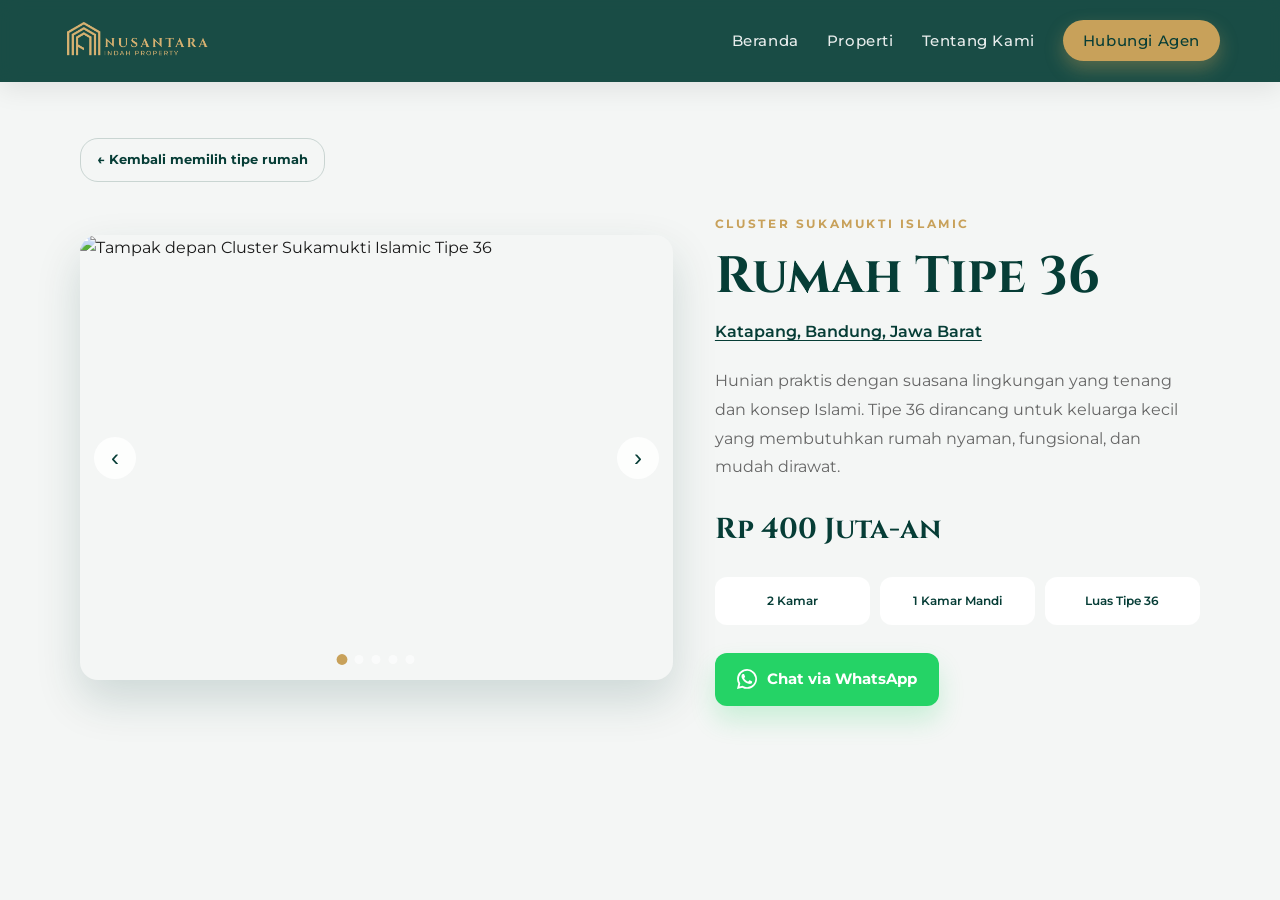
==== cluster-sukamukti-islamic-tipe-36.html @ a28f0937 "update icon logo di bar" ====
<!DOCTYPE html>
<html lang="id">
<head>
    <meta charset="UTF-8">
    <meta name="viewport" content="width=device-width, initial-scale=1.0">
    <meta name="description" content="Detail rumah Tipe 36 Cluster Sukamukti Islamic.">
    <title>Cluster Sukamukti Islamic Tipe 36 | Nusantara Indah Property</title>
    <link rel="icon" type="image/png" href="images/logo/logo-10.png">
    <link rel="preconnect" href="https://fonts.googleapis.com">
    <link rel="preconnect" href="https://fonts.gstatic.com" crossorigin>
    <link href="https://fonts.googleapis.com/css2?family=Cinzel:wght@500;600;700&family=Montserrat:wght@300;400;500;600;700&display=swap" rel="stylesheet">
    <link rel="stylesheet" href="style.css">
    <style>
        .detail-page { min-height: 100vh; background: #f4f6f5; }
        .detail-main { width: min(1120px, calc(100% - 40px)); margin: 0 auto; padding: 56px 0 80px; }
        .detail-grid { display: grid; grid-template-columns: 1.1fr .9fr; gap: 42px; align-items: center; }
        .property-gallery { position: relative; overflow: hidden; aspect-ratio: 4 / 3; border-radius: 18px; box-shadow: 0 20px 45px rgba(6,61,54,.16); }
        .gallery-track { display: flex; height: 100%; transition: transform .35s ease; }
        .gallery-slide { min-width: 100%; height: 100%; object-fit: cover; }
        .gallery-button { position: absolute; top: 50%; z-index: 1; width: 42px; height: 42px; border: 0; border-radius: 50%; background: rgba(255,255,255,.86); color: #063d36; font-size: 1.5rem; line-height: 1; cursor: pointer; transform: translateY(-50%); }
        .gallery-button.previous { left: 14px; }
        .gallery-button.next { right: 14px; }
        .gallery-dots { position: absolute; bottom: 16px; left: 50%; display: flex; gap: 8px; transform: translateX(-50%); }
        .gallery-dot { width: 9px; height: 9px; padding: 0; border: 0; border-radius: 50%; background: rgba(255,255,255,.58); cursor: pointer; }
        .gallery-dot.active { background: #c8a15a; transform: scale(1.2); }
        .gallery-dot:focus-visible, .gallery-button:focus-visible { outline: 3px solid #c8a15a; outline-offset: 3px; }
        .detail-label { color: #c8a15a; font-size: .74rem; font-weight: 700; letter-spacing: .22em; }
        .detail-copy h1 { margin: 14px 0; color: #063d36; font-size: clamp(2.1rem, 4vw, 4rem); line-height: 1.1; }
        .detail-location, .detail-description { color: #666; }
        .detail-location { margin-bottom: 22px; }
        .detail-description { line-height: 1.8; }
        .detail-price { margin: 28px 0; color: #063d36; font: 700 1.8rem 'Cinzel', serif; }
        .detail-specs { display: grid; grid-template-columns: repeat(3, 1fr); gap: 10px; margin-bottom: 28px; }
        .detail-spec { padding: 14px 10px; background: #fff; border-radius: 12px; color: #063d36; font-size: .78rem; font-weight: 600; text-align: center; }
        .detail-actions { display: flex; flex-wrap: wrap; gap: 12px; }
        .detail-button { display: inline-flex; justify-content: center; padding: 14px 22px; border-radius: 12px; font-weight: 700; }
        .detail-button.primary { background: #063d36; color: #fff; }
        .detail-button.secondary { border: 1px solid #c8a15a; color: #063d36; }
        .detail-back { display: inline-block; margin-top: 24px; color: #063d36; font-size: .88rem; font-weight: 600; }
        @media (max-width: 760px) { .detail-main { padding-top: 36px; } .detail-grid { grid-template-columns: 1fr; gap: 28px; } .detail-specs { gap: 8px; } .detail-button { width: 100%; } }
    </style>
</head>
<body class="detail-page">
    <nav class="navbar">
        <div class="logo-container"><a href="index.html" class="nav-logo-link" aria-label="Kembali ke halaman utama"><img src="images/logo/logo-06.png" alt="Nusantara Indah Property" class="nav-logo"></a></div>
        <div class="nav-menu"><ul class="nav-links"><li><a href="index.html#home">Beranda</a></li><li><a href="index.html#catalog">Properti</a></li><li><a href="index.html#about">Tentang Kami</a></li><li><a href="index.html#contact" class="nav-cta">Hubungi Agen</a></li></ul></div>
    </nav>
    <main class="detail-main">
        <a class="detail-back-top" href="cluster-sukamukti-islamic.html">&#8592; Kembali memilih tipe rumah</a>
        <div class="detail-grid">
            <div class="property-gallery" data-gallery tabindex="0" aria-label="Galeri foto Cluster Sukamukti Islamic Tipe 36">
                <div class="gallery-track">
                    <img class="gallery-slide" src="https://images.unsplash.com/photo-1600585154340-be6161a56a0c?auto=format&fit=crop&w=1200&q=85" alt="Tampak depan Cluster Sukamukti Islamic Tipe 36">
                    <img class="gallery-slide" src="https://images.unsplash.com/photo-1600607688969-a5bfcd646154?auto=format&fit=crop&w=1200&q=85" alt="Ruang keluarga Cluster Sukamukti Islamic Tipe 36">
                    <img class="gallery-slide" src="https://images.unsplash.com/photo-1600566753086-00f18fb6b3ea?auto=format&fit=crop&w=1200&q=85" alt="Interior Cluster Sukamukti Islamic Tipe 36">
                    <img class="gallery-slide" src="https://images.unsplash.com/photo-1600210492486-724fe5c67fb0?auto=format&fit=crop&w=1200&q=85" alt="Kamar Cluster Sukamukti Islamic Tipe 36">
                    <img class="gallery-slide" src="https://images.unsplash.com/photo-1600585152915-d208bec867a1?auto=format&fit=crop&w=1200&q=85" alt="Teras Cluster Sukamukti Islamic Tipe 36">
                </div>
                <button class="gallery-button previous" type="button" aria-label="Foto sebelumnya">&#8249;</button><button class="gallery-button next" type="button" aria-label="Foto berikutnya">&#8250;</button><div class="gallery-dots" aria-label="Pilih foto"></div>
            </div>
            <section class="detail-copy">
                <span class="detail-label">CLUSTER SUKAMUKTI ISLAMIC</span>
                <h1>Rumah Tipe 36</h1>
                <p class="detail-location"><a href="https://www.google.com/maps/search/?api=1&amp;query=Cluster+Sukamukti+Islamic+Katapang+Bandung+Jawa+Barat" target="_blank" rel="noreferrer">Katapang, Bandung, Jawa Barat</a></p>
                <p class="detail-description">Hunian praktis dengan suasana lingkungan yang tenang dan konsep Islami. Tipe 36 dirancang untuk keluarga kecil yang membutuhkan rumah nyaman, fungsional, dan mudah dirawat.</p>
                <p class="detail-price">Rp 400 Juta-an</p>
                <div class="detail-specs"><div class="detail-spec">2 Kamar</div><div class="detail-spec">1 Kamar Mandi</div><div class="detail-spec">Luas Tipe 36</div></div>
                <div class="detail-actions"><a class="detail-button primary btn-wa" href="https://wa.me/6285121186505" target="_blank" rel="noreferrer"><svg viewBox="0 0 24 24" aria-hidden="true"><path d="M20.5 3.5A11.9 11.9 0 0 0 12 0C5.4 0 .1 5.3.1 11.9c0 2.1.5 4.1 1.5 5.9L0 24l6.3-1.6a11.9 11.9 0 0 0 5.7 1.4h.1c6.6 0 11.9-5.3 11.9-11.9 0-3.2-1.2-6.2-3.5-8.4zM12.1 21.8c-1.8 0-3.5-.5-5-1.4l-.4-.2-3.7.9 1-3.6-.2-.4a9.8 9.8 0 1 1 8.3 4.7zm5.4-7.3c-.3-.2-1.8-.9-2.1-1s-.5-.2-.7.2c-.2.3-.8 1-1 1.2-.2.2-.4.2-.7.1-.3-.2-1.3-.5-2.5-1.6-.9-.8-1.6-1.8-1.8-2.1-.2-.3 0-.5.2-.7l.5-.6c.2-.2.2-.4.3-.6 0-.2 0-.4-.1-.6-.1-.2-.7-1.7-.9-2.3-.2-.6-.5-.5-.7-.5h-.6c-.2 0-.6.1-.9.4-.3.3-1.1 1.1-1.1 2.6 0 1.5 1.1 3 1.2 3.2.2.2 2.2 3.4 5.4 4.8.8.3 1.4.5 1.9.7.8.2 1.5.2 2.1.1.7-.1 1.8-.7 2-1.4.2-.7.2-1.3.1-1.4-.1-.1-.3-.2-.6-.4z"/></svg>Chat via WhatsApp</a><a class="detail-button secondary" href="mailto:nusantaraindahproperty@gmail.com">Kirim Email</a></div>
            </section>
        </div>
    </main>
    <script>
        const gallery = document.querySelector('[data-gallery]');
        document.querySelector('.btn-wa').lastChild.textContent = 'Chat via WhatsApp';
        document.querySelector('.detail-actions .secondary')?.remove();
        const track = gallery.querySelector('.gallery-track');
        const slides = gallery.querySelectorAll('.gallery-slide');
        const dots = gallery.querySelector('.gallery-dots');
        let currentSlide = 0;
        slides.forEach((slide, index) => { const dot = document.createElement('button'); dot.className = `gallery-dot${index === 0 ? ' active' : ''}`; dot.type = 'button'; dot.setAttribute('aria-label', `Tampilkan foto ${index + 1}`); dot.addEventListener('click', () => showSlide(index)); dots.appendChild(dot); });
        function showSlide(index) { currentSlide = (index + slides.length) % slides.length; track.style.transform = `translateX(-${currentSlide * 100}%)`; dots.querySelectorAll('.gallery-dot').forEach((dot, dotIndex) => { dot.classList.toggle('active', dotIndex === currentSlide); dot.setAttribute('aria-current', dotIndex === currentSlide ? 'true' : 'false'); }); }
        gallery.querySelector('.previous').addEventListener('click', () => showSlide(currentSlide - 1)); gallery.querySelector('.next').addEventListener('click', () => showSlide(currentSlide + 1));
        gallery.addEventListener('keydown', (event) => { if (event.key === 'ArrowLeft') showSlide(currentSlide - 1); if (event.key === 'ArrowRight') showSlide(currentSlide + 1); });
        showSlide(0);
    </script>
</body>
</html>
---- style.css ----
:root {
    --gold: #c8a15a;
    --gold-soft: #e5d2a8;
    --green: #063d36;
    --green-deep: #022b28;
    --white: #ffffff;
    --off-white: #f4f6f5;
    --black: #1a1a1a;
    --gray: #666666;
    --control-radius: 18px;
    --shadow-soft: 0 20px 45px rgba(6, 61, 54, 0.12);
}

* {
    margin: 0;
    padding: 0;
    box-sizing: border-box;
    scroll-behavior: smooth;
}

body {
    font-family: 'Montserrat', sans-serif;
    background: var(--off-white);
    color: var(--black);
    line-height: 1.6;
}

img {
    max-width: 100%;
    display: block;
}

a {
    text-decoration: none;
}

h1, h2, h3, h4 {
    font-family: 'Cinzel', serif;
}

.navbar {
    position: sticky;
    top: 0;
    z-index: 1000;
    display: flex;
    align-items: center;
    justify-content: space-between;
    padding: 18px 60px;
    background: rgba(6, 61, 54, 0.92);
    backdrop-filter: blur(10px);
    box-shadow: 0 8px 24px rgba(0, 0, 0, 0.08);
}

.logo-container {
    display: flex;
    align-items: center;
    gap: 12px;
}

.nav-logo-link {
    display: inline-flex;
    align-items: center;
    border-radius: 8px;
    transition: opacity 0.25s ease, transform 0.25s ease;
}

.nav-logo-link:hover,
.nav-logo-link:focus-visible {
    opacity: 0.86;
    transform: translateY(-1px);
}

.nav-logo {
    height: 46px;
    width: auto;
    object-fit: contain;
}

.fallback-logo {
    display: none;
    color: var(--gold);
    font-family: 'Cinzel', serif;
    font-weight: 700;
    font-size: 20px;
    letter-spacing: 0.08em;
}

.nav-links {
    display: flex;
    align-items: center;
    gap: 28px;
    list-style: none;
}

.nav-links a {
    color: rgba(255, 255, 255, 0.9);
    font-size: 15px;
    font-weight: 500;
    letter-spacing: 0.04em;
    transition: color 0.25s ease;
}

.nav-links a:hover {
    color: var(--gold-soft);
}

.nav-cta {
    padding: 11px 20px;
    border-radius: 999px;
    background: var(--gold);
    color: var(--green) !important;
    font-weight: 700;
    box-shadow: 0 8px 18px rgba(200, 161, 90, 0.35);
}

.hero {
    position: relative;
    min-height: 88vh;
    display: flex;
    align-items: center;
    justify-content: center;
    background-image: url('https://images.unsplash.com/photo-1600585154340-be6161a56a0c?auto=format&fit=crop&w=2000&q=80');
    background-size: cover;
    background-position: center;
}

.hero-overlay {
    position: absolute;
    inset: 0;
    background: linear-gradient(90deg, rgba(2, 43, 40, 0.78) 0%, rgba(6, 61, 54, 0.62) 100%);
}

.hero-inner {
    position: relative;
    z-index: 1;
    width: min(1200px, calc(100% - 40px));
    display: grid;
    grid-template-columns: 1.4fr 0.6fr;
    gap: 32px;
    align-items: end;
    padding: 90px 0 50px;
}

.hero-content {
    color: var(--white);
    max-width: 680px;
    text-align: left;
}

.hero-subtitle {
    display: inline-block;
    margin-bottom: 18px;
    color: var(--gold-soft);
    font-size: 13px;
    letter-spacing: 0.3em;
    font-weight: 600;
}

.hero-content h1 {
    margin-bottom: 18px;
    font-size: clamp(2.9rem, 5vw, 5rem);
    line-height: 1.05;
    letter-spacing: -0.04em;
}

.hero-content p {
    max-width: 570px;
    color: rgba(255, 255, 255, 0.8);
    font-size: 1.06rem;
    font-weight: 300;
}

.hero-actions {
    display: flex;
    flex-wrap: wrap;
    gap: 16px;
    margin-top: 28px;
}

.btn-primary,
.btn-secondary,
.btn-search,
.btn-wa,
.btn-email {
    display: inline-flex;
    align-items: center;
    justify-content: center;
    border-radius: 999px;
    font-weight: 600;
    transition: transform 0.25s ease, box-shadow 0.25s ease, background 0.25s ease;
}

.btn-primary,
.btn-secondary {
    padding: 16px 28px;
    font-size: 0.96rem;
}

.btn-primary {
    background: var(--gold);
    color: var(--green-deep);
    box-shadow: 0 12px 28px rgba(200, 161, 90, 0.28);
}

.btn-secondary {
    background: rgba(255, 255, 255, 0.08);
    color: var(--white);
    border: 1px solid rgba(255, 255, 255, 0.22);
}

.btn-primary:hover,
.btn-secondary:hover,
.btn-search:hover,
.btn-wa:hover,
.btn-email:hover {
    transform: translateY(-2px);
}

.hero-panel {
    justify-self: end;
    width: min(100%, 300px);
    padding: 26px 22px;
    border: 1px solid rgba(255, 255, 255, 0.18);
    background: rgba(255, 255, 255, 0.09);
    backdrop-filter: blur(8px);
    border-radius: 18px;
    color: var(--white);
    box-shadow: var(--shadow-soft);
    transition: transform 0.25s ease, background 0.25s ease, border-color 0.25s ease;
}

.hero-panel:hover,
.hero-panel:focus-visible {
    transform: translateY(-4px);
    background: rgba(255, 255, 255, 0.15);
    border-color: rgba(229, 210, 168, 0.55);
}

.panel-label {
    display: block;
    margin-bottom: 10px;
    color: var(--gold-soft);
    letter-spacing: 0.14em;
    font-size: 0.72rem;
    text-transform: uppercase;
}

.hero-panel strong {
    display: block;
    font-size: 1.45rem;
    margin-bottom: 8px;
    font-family: 'Cinzel', serif;
}

.hero-panel small {
    color: rgba(255, 255, 255, 0.8);
    font-size: 0.9rem;
}

.search-container {
    position: relative;
    z-index: 20;
    max-width: 1200px;
    margin: -36px auto 0;
    padding: 0 20px;
}

.search-box {
    display: grid;
    grid-template-columns: minmax(0, 1.1fr) minmax(0, 1fr) minmax(0, 1.4fr) minmax(150px, 0.7fr);
    gap: 18px;
    align-items: stretch;
    width: 100%;
    padding: 20px 18px;
    background: rgba(255, 255, 255, 0.96);
    border: 1px solid rgba(6, 61, 54, 0.06);
    border-radius: var(--control-radius);
    box-shadow: var(--shadow-soft);
}

.about-section {
    padding: 96px 24px 30px;
}

.about-content {
    max-width: 1200px;
    margin: 0 auto;
    display: grid;
    grid-template-columns: 1.2fr 1fr;
    gap: 32px;
    align-items: start;
}

.about-copy,
.about-points {
    background: var(--white);
    border-radius: 22px;
    box-shadow: 0 16px 36px rgba(17, 17, 17, 0.05);
    padding: 32px;
}

.section-tag {
    display: inline-block;
    margin-bottom: 12px;
    color: var(--gold);
    font-size: 0.8rem;
    font-weight: 700;
    letter-spacing: 0.22em;
}

.about-copy h2 {
    color: var(--green);
    font-size: clamp(2rem, 3vw, 3rem);
    margin-bottom: 16px;
}

.about-copy p,
.about-points p {
    color: var(--gray);
    line-height: 1.8;
}

.about-points {
    display: grid;
    gap: 20px;
}

.about-points strong {
    display: block;
    margin-bottom: 8px;
    color: var(--green);
    font-size: 1.05rem;
}

.search-item {
    min-width: 0;
    width: 100%;
    display: flex;
    flex-direction: column;
    justify-content: flex-end;
}

.search-item label {
    display: block;
    margin-bottom: 8px;
    color: var(--green);
    font-size: 0.8rem;
    font-weight: 700;
    letter-spacing: 0.12em;
    text-transform: uppercase;
}

.search-item input,
.search-item select {
    width: 100%;
    height: 52px;
    padding: 14px 14px;
    border: 1px solid #dfe5e4;
    border-radius: var(--control-radius);
    background: #fafafa;
    font-family: 'Montserrat', sans-serif;
    font-size: 1rem;
    color: var(--black);
    outline: none;
    transition: border-color 0.2s ease, box-shadow 0.2s ease;
}

.search-item input:focus,
.search-item select:focus {
    border-color: rgba(6, 61, 54, 0.5);
    box-shadow: 0 0 0 4px rgba(6, 61, 54, 0.06);
}

.btn-search {
    border: none;
    align-self: stretch;
    min-height: 52px;
    height: 100%;
    width: 100%;
    padding: 15px 24px;
    font-family: 'Montserrat', sans-serif;
    font-size: 0.95rem;
    font-weight: 700;
    border-radius: var(--control-radius);
    background: var(--green);
    color: var(--white);
    cursor: pointer;
    box-shadow: 0 10px 20px rgba(6, 61, 54, 0.18);
}

.price-slider-container {
    display: flex;
    flex-direction: column;
    justify-content: center;
}

.price-header {
    display: flex;
    align-items: center;
    justify-content: space-between;
    gap: 14px;
    margin-bottom: 8px;
}

#price-output {
    color: var(--green);
    font-size: 0.8rem;
    font-weight: 700;
    letter-spacing: 0.02em;
}

.search-item input.slider {
    -webkit-appearance: none;
    appearance: none;
    width: 100%;
    height: 6px;
    padding: 0;
    border: 0;
    border-radius: 999px;
    background: linear-gradient(90deg, var(--gold) 0%, var(--gold) 100%);
    outline: none;
}

.slider::-webkit-slider-thumb {
    -webkit-appearance: none;
    appearance: none;
    width: 18px;
    height: 18px;
    border-radius: 50%;
    background: var(--gold);
    border: 3px solid var(--white);
    box-shadow: 0 0 0 2px rgba(200, 161, 90, 0.35);
    cursor: pointer;
}

.listings-section {
    max-width: 1280px;
    margin: 0 auto;
    padding: 100px 24px 40px;
}

.section-header {
    text-align: center;
    margin-bottom: 42px;
}

.section-header h3 {
    margin-bottom: 12px;
    color: var(--gold);
    font-size: 0.76rem;
    letter-spacing: 0.28em;
}

.section-header h2 {
    color: var(--green);
    font-size: clamp(2rem, 3vw, 3rem);
}

.property-grid {
    display: grid;
    grid-template-columns: repeat(auto-fit, minmax(300px, 1fr));
    gap: 28px;
}

.property-card-link {
    display: block;
    color: inherit;
}

.property-card {
    overflow: hidden;
    background: var(--white);
    border-radius: 18px;
    box-shadow: 0 16px 36px rgba(17, 17, 17, 0.06);
    transition: transform 0.25s ease, box-shadow 0.25s ease;
}

.property-card:hover {
    transform: translateY(-6px);
    box-shadow: 0 24px 42px rgba(17, 17, 17, 0.1);
}

.card-img-wrapper {
    position: relative;
    height: 250px;
}

.card-img-wrapper img {
    width: 100%;
    height: 100%;
    object-fit: cover;
}

.badge {
    position: absolute;
    top: 16px;
    left: 16px;
    z-index: 2;
    padding: 7px 12px;
    border-radius: 999px;
    font-size: 0.72rem;
    font-weight: 700;
    letter-spacing: 0.09em;
    text-transform: uppercase;
}

.badge.sale {
    background: var(--green);
    color: var(--white);
}

.badge.rent {
    background: var(--gold);
    color: var(--green);
}

.card-body {
    padding: 24px 22px 22px;
}

.card-body h4 {
    margin-bottom: 8px;
    font-size: 1.5rem;
    color: var(--black);
}

.location {
    margin-bottom: 14px;
    color: var(--gray);
    font-size: 0.95rem;
}

.detail-location a {
    color: var(--green);
    font-weight: 600;
    text-decoration: underline;
    text-underline-offset: 3px;
}

.detail-actions .secondary {
    display: none;
}

.detail-back-top {
    display: inline-flex;
    align-items: center;
    margin-bottom: 28px;
    padding: 10px 16px;
    border: 1px solid rgba(6, 61, 54, 0.18);
    border-radius: var(--control-radius);
    color: var(--green);
    font-size: 0.84rem;
    font-weight: 700;
    transition: background 0.25s ease, color 0.25s ease, transform 0.25s ease;
}

.detail-back-top:hover,
.detail-back-top:focus-visible {
    background: var(--green);
    color: var(--white);
    transform: translateY(-2px);
}

.facilities {
    display: flex;
    flex-wrap: wrap;
    gap: 12px;
    padding-bottom: 16px;
    border-bottom: 1px solid #edf0ef;
    margin-bottom: 18px;
    color: #4d4d4d;
    font-size: 0.86rem;
}

.price {
    font-family: 'Cinzel', serif;
    font-size: 1.6rem;
    color: var(--green);
    font-weight: 700;
}

.price small {
    font-family: 'Montserrat', sans-serif;
    font-size: 0.75rem;
    font-weight: 500;
    color: var(--gray);
}

.stats-section {
    display: grid;
    grid-template-columns: repeat(auto-fit, minmax(180px, 1fr));
    gap: 22px;
    background: var(--green);
    color: var(--white);
    padding: 64px 24px;
    text-align: center;
}

.stat-box h2 {
    margin-bottom: 6px;
    color: var(--gold);
    font-size: clamp(2rem, 4vw, 3rem);
}

.stat-box p {
    color: rgba(255, 255, 255, 0.76);
    text-transform: uppercase;
    letter-spacing: 0.08em;
    font-size: 0.78rem;
}

.contact-section {
    background: var(--white);
    padding: 90px 24px 30px;
    text-align: center;
}

.contact-section h2 {
    margin-bottom: 14px;
    color: var(--green);
    font-size: clamp(2rem, 3vw, 3rem);
}

.contact-section p {
    max-width: 700px;
    margin: 0 auto 30px;
    color: var(--gray);
    font-size: 1.04rem;
}

.contact-buttons {
    display: flex;
    justify-content: center;
    flex-wrap: wrap;
    gap: 18px;
}

.btn-wa,
.btn-email {
    padding: 16px 28px;
    font-size: 0.96rem;
    color: var(--white);
}

.btn-wa {
    gap: 10px;
    background: #25d366 !important;
    border-radius: 999px;
    padding: 16px 28px;
}

.btn-wa svg {
    width: 20px;
    height: 20px;
    fill: currentColor;
    flex: 0 0 auto;
}

.btn-wa {
    background: #25d366;
    box-shadow: 0 14px 26px rgba(37, 211, 102, 0.2);
}

.btn-email {
    background: var(--green);
    box-shadow: 0 14px 26px rgba(6, 61, 54, 0.18);
}

.social-section {
    background: var(--white);
    padding: 0 24px 54px;
}

.social-links {
    display: flex;
    justify-content: center;
    align-items: center;
    gap: 18px;
    flex-wrap: wrap;
}

.social-link {
    display: inline-flex;
    align-items: center;
    justify-content: center;
    width: 58px;
    height: 58px;
    border-radius: 50%;
    color: var(--white);
    transition: transform 0.25s ease, box-shadow 0.25s ease;
    box-shadow: 0 12px 20px rgba(17, 17, 17, 0.08);
}

.social-link:hover {
    transform: translateY(-2px);
}

.social-link svg {
    width: 24px;
    height: 24px;
    fill: currentColor;
}

.social-link.instagram {
    background: linear-gradient(135deg, #f58529, #dd2a7b, #8134af, #515bd4);
}

.social-link.tiktok {
    background: linear-gradient(135deg, #010101, #333333);
}

.social-link.facebook {
    background: linear-gradient(135deg, #1877f2, #0a5ec9);
}

footer {
    background: #111111;
    color: rgba(255, 255, 255, 0.7);
    text-align: center;
    padding: 24px 20px;
    font-size: 0.8rem;
}

@media (max-width: 900px) {
    .navbar {
        padding: 16px 24px;
    }

    .nav-links {
        gap: 18px;
    }

    .hero-inner,
    .about-content {
        grid-template-columns: 1fr;
        align-items: center;
        text-align: center;
    }

    .hero-content,
    .about-copy {
        text-align: center;
        margin: 0 auto;
    }

    .hero-content p {
        margin: 0 auto;
    }

    .hero-actions {
        justify-content: center;
    }

    .hero-panel {
        justify-self: center;
    }

    .search-box {
        grid-template-columns: repeat(2, minmax(0, 1fr));
    }

    .search-box .btn-search {
        grid-column: 1 / -1;
    }
}

@media (max-width: 620px) {
    .navbar {
        flex-direction: column;
        gap: 14px;
        padding-top: 18px;
        padding-bottom: 18px;
    }

    .nav-links {
        flex-wrap: wrap;
        justify-content: center;
    }

    .hero {
        min-height: 78vh;
    }

    .hero-content h1 {
        line-height: 1.12;
    }

    .search-box {
        grid-template-columns: 1fr;
    }

    .contact-buttons {
        flex-direction: column;
        align-items: center;
    }

    .btn-wa,
    .btn-email,
    .btn-primary,
    .btn-secondary,
    .btn-search {
        width: 100%;
    }
}
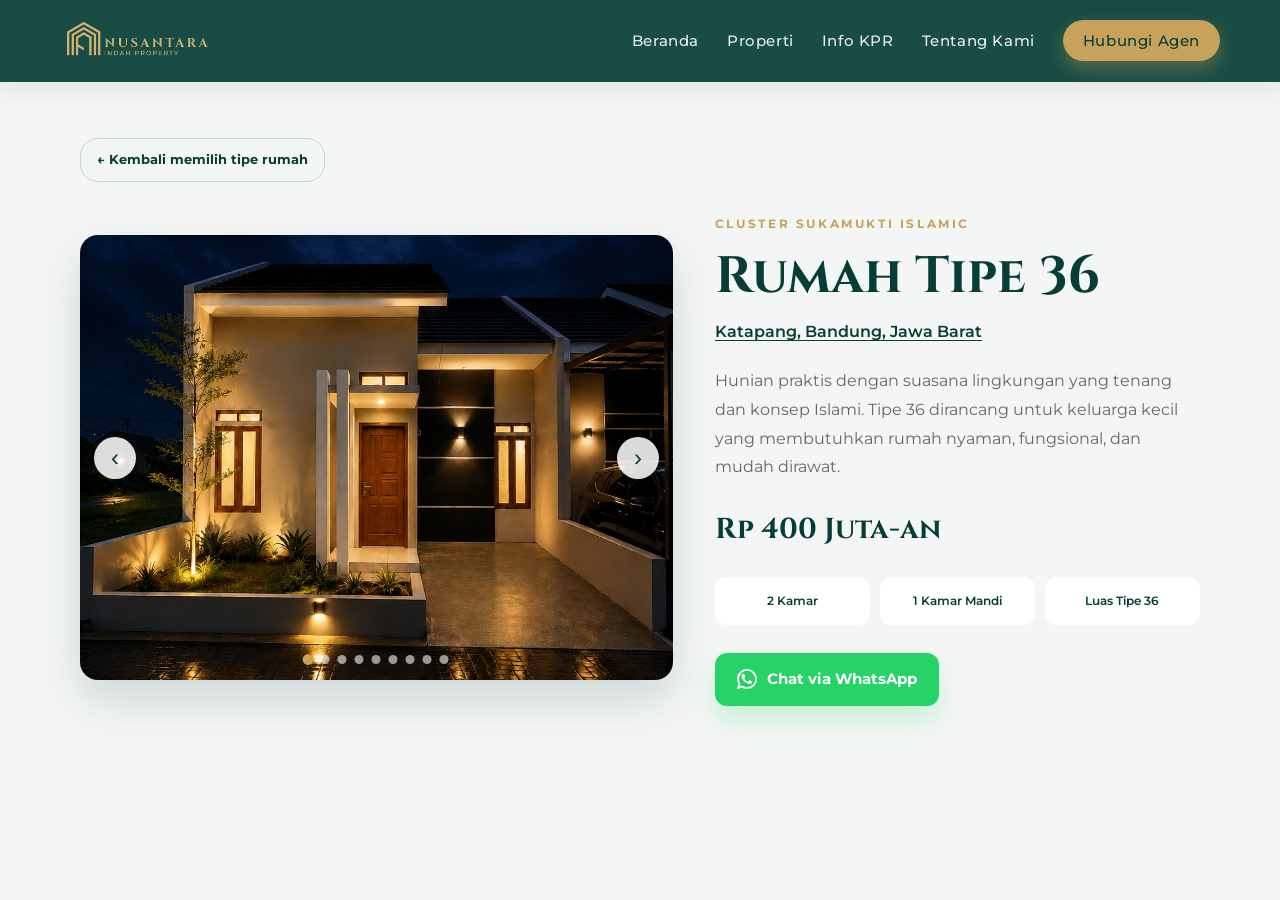
==== commit f1c7abcd: "big update" ====
--- a/cluster-sukamukti-islamic-tipe-36.html
+++ b/cluster-sukamukti-islamic-tipe-36.html
@@ -5,7 +5,9 @@
     <meta name="viewport" content="width=device-width, initial-scale=1.0">
     <meta name="description" content="Detail rumah Tipe 36 Cluster Sukamukti Islamic.">
     <title>Cluster Sukamukti Islamic Tipe 36 | Nusantara Indah Property</title>
-    <link rel="icon" type="image/png" href="images/logo/logo-10.png">
+    <link rel="icon" type="image/png" sizes="32x32" href="images/logo/logo-10-32.png?v=4">
+    <link rel="icon" type="image/png" sizes="512x512" href="images/logo/logo-10.png?v=4">
+    <link rel="apple-touch-icon" sizes="180x180" href="images/logo/logo-10-180.png?v=4">
     <link rel="preconnect" href="https://fonts.googleapis.com">
     <link rel="preconnect" href="https://fonts.gstatic.com" crossorigin>
     <link href="https://fonts.googleapis.com/css2?family=Cinzel:wght@500;600;700&family=Montserrat:wght@300;400;500;600;700&display=swap" rel="stylesheet">
@@ -43,18 +45,23 @@
 <body class="detail-page">
     <nav class="navbar">
         <div class="logo-container"><a href="index.html" class="nav-logo-link" aria-label="Kembali ke halaman utama"><img src="images/logo/logo-06.png" alt="Nusantara Indah Property" class="nav-logo"></a></div>
-        <div class="nav-menu"><ul class="nav-links"><li><a href="index.html#home">Beranda</a></li><li><a href="index.html#catalog">Properti</a></li><li><a href="index.html#about">Tentang Kami</a></li><li><a href="index.html#contact" class="nav-cta">Hubungi Agen</a></li></ul></div>
+        <div class="nav-menu"><ul class="nav-links"><li><a href="index.html#home">Beranda</a></li><li><a href="index.html#catalog">Properti</a></li>
+                <li><a href="kpr.html">Info KPR</a></li><li><a href="index.html#about">Tentang Kami</a></li><li><a href="index.html#contact" class="nav-cta">Hubungi Agen</a></li></ul></div>
     </nav>
     <main class="detail-main">
         <a class="detail-back-top" href="cluster-sukamukti-islamic.html">&#8592; Kembali memilih tipe rumah</a>
         <div class="detail-grid">
             <div class="property-gallery" data-gallery tabindex="0" aria-label="Galeri foto Cluster Sukamukti Islamic Tipe 36">
                 <div class="gallery-track">
-                    <img class="gallery-slide" src="https://images.unsplash.com/photo-1600585154340-be6161a56a0c?auto=format&fit=crop&w=1200&q=85" alt="Tampak depan Cluster Sukamukti Islamic Tipe 36">
-                    <img class="gallery-slide" src="https://images.unsplash.com/photo-1600607688969-a5bfcd646154?auto=format&fit=crop&w=1200&q=85" alt="Ruang keluarga Cluster Sukamukti Islamic Tipe 36">
-                    <img class="gallery-slide" src="https://images.unsplash.com/photo-1600566753086-00f18fb6b3ea?auto=format&fit=crop&w=1200&q=85" alt="Interior Cluster Sukamukti Islamic Tipe 36">
-                    <img class="gallery-slide" src="https://images.unsplash.com/photo-1600210492486-724fe5c67fb0?auto=format&fit=crop&w=1200&q=85" alt="Kamar Cluster Sukamukti Islamic Tipe 36">
-                    <img class="gallery-slide" src="https://images.unsplash.com/photo-1600585152915-d208bec867a1?auto=format&fit=crop&w=1200&q=85" alt="Teras Cluster Sukamukti Islamic Tipe 36">
+                    <img class="gallery-slide" src="images/Cluster-Sukamukti-Islamic-type36/Area-luar-depan-rumah.jpeg" alt="Tampak depan Cluster Sukamukti Islamic Tipe 36">
+                    <img class="gallery-slide" src="images/Cluster-Sukamukti-Islamic-type36/Area-tengah.jpeg" alt="Ruang tengah Cluster Sukamukti Islamic Tipe 36">
+                    <img class="gallery-slide" src="images/Cluster-Sukamukti-Islamic-type36/Area-tengah-view-1.jpeg" alt="Ruang tengah view 1 Cluster Sukamukti Islamic Tipe 36">
+                    <img class="gallery-slide" src="images/Cluster-Sukamukti-Islamic-type36/Area-tengah-view-2.jpeg" alt="Ruang tengah view 2 Cluster Sukamukti Islamic Tipe 36">
+                    <img class="gallery-slide" src="images/Cluster-Sukamukti-Islamic-type36/Area-toilet.jpeg" alt="Toilet Cluster Sukamukti Islamic Tipe 36">
+                    <img class="gallery-slide" src="images/Cluster-Sukamukti-Islamic-type36/Kamar-1.jpeg" alt="Kamar 1 Cluster Sukamukti Islamic Tipe 36">
+                    <img class="gallery-slide" src="images/Cluster-Sukamukti-Islamic-type36/Kamar-2-view.jpeg" alt="Kamar 2 Cluster Sukamukti Islamic Tipe 36">
+                    <img class="gallery-slide" src="images/Cluster-Sukamukti-Islamic-type36/Loundry-Area.jpeg" alt="Area laundry Cluster Sukamukti Islamic Tipe 36">
+                    <img class="gallery-slide" src="images/Cluster-Sukamukti-Islamic-type36/Loundry-area-view-2.jpeg" alt="Area laundry view 2 Cluster Sukamukti Islamic Tipe 36">
                 </div>
                 <button class="gallery-button previous" type="button" aria-label="Foto sebelumnya">&#8249;</button><button class="gallery-button next" type="button" aria-label="Foto berikutnya">&#8250;</button><div class="gallery-dots" aria-label="Pilih foto"></div>
             </div>
--- a/style.css
+++ b/style.css
@@ -16,6 +16,10 @@
     padding: 0;
     box-sizing: border-box;
     scroll-behavior: smooth;
+}
+
+[id] {
+    scroll-margin-top: 90px;
 }
 
 body {
@@ -373,9 +377,8 @@
 
 .btn-search {
     border: none;
-    align-self: stretch;
-    min-height: 52px;
-    height: 100%;
+    align-self: flex-end;
+    height: 52px;
     width: 100%;
     padding: 15px 24px;
     font-family: 'Montserrat', sans-serif;
@@ -391,7 +394,7 @@
 .price-slider-container {
     display: flex;
     flex-direction: column;
-    justify-content: center;
+    justify-content: flex-end;
 }
 
 .price-header {
@@ -400,6 +403,10 @@
     justify-content: space-between;
     gap: 14px;
     margin-bottom: 8px;
+}
+
+.price-header label {
+    margin-bottom: 0;
 }
 
 #price-output {
@@ -419,6 +426,7 @@
     border-radius: 999px;
     background: linear-gradient(90deg, var(--gold) 0%, var(--gold) 100%);
     outline: none;
+    margin: 23px 0;
 }
 
 .slider::-webkit-slider-thumb {
@@ -617,7 +625,7 @@
 
 .contact-section h2 {
     margin-bottom: 14px;
-    color: var(--green);
+    color: var(--gold);
     font-size: clamp(2rem, 3vw, 3rem);
 }
 
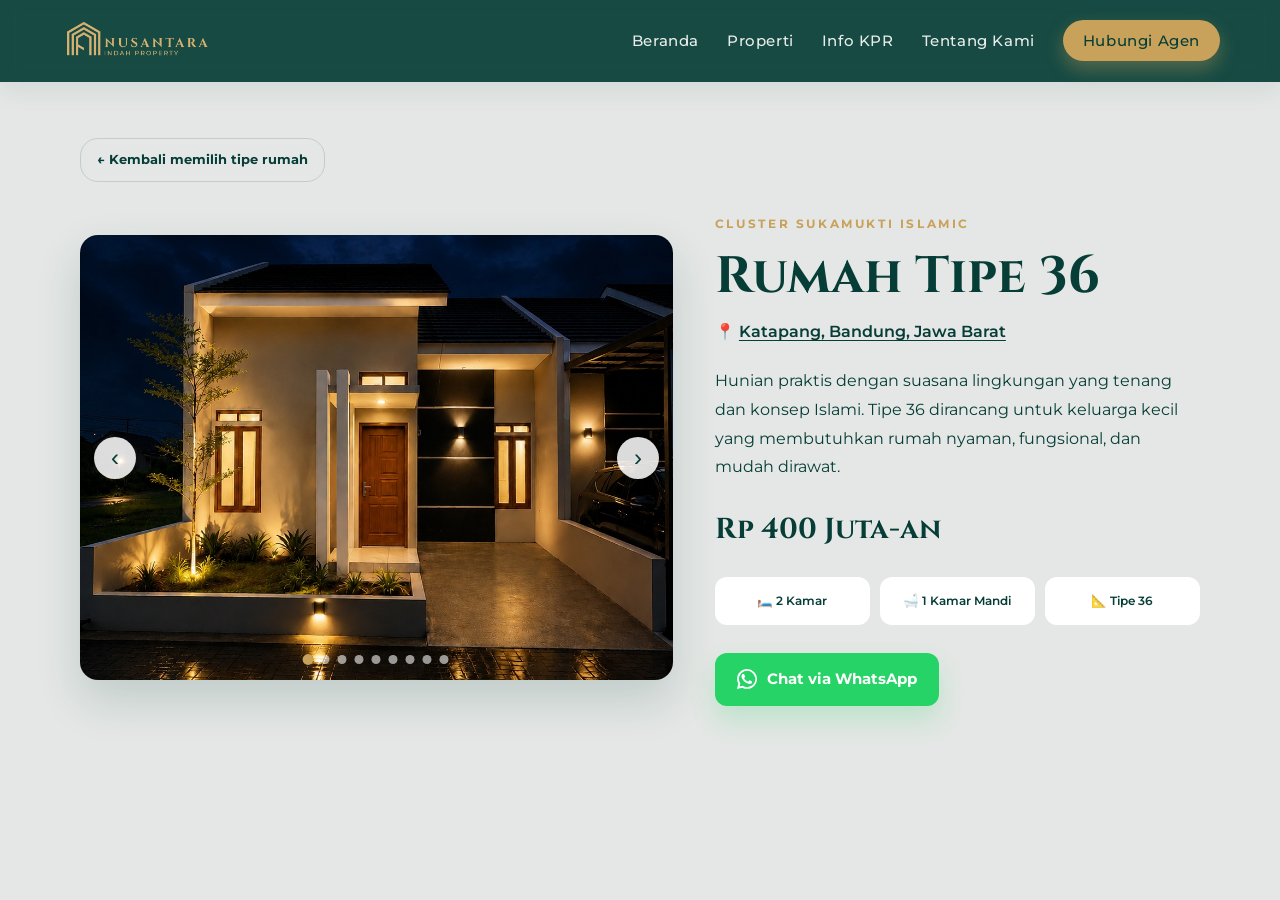
==== commit 2b17b0d7: "big update v2" ====
--- a/cluster-sukamukti-islamic-tipe-36.html
+++ b/cluster-sukamukti-islamic-tipe-36.html
@@ -13,7 +13,7 @@
     <link href="https://fonts.googleapis.com/css2?family=Cinzel:wght@500;600;700&family=Montserrat:wght@300;400;500;600;700&display=swap" rel="stylesheet">
     <link rel="stylesheet" href="style.css">
     <style>
-        .detail-page { min-height: 100vh; background: #f4f6f5; }
+        .detail-page { min-height: 100vh; background: var(--off-white); }
         .detail-main { width: min(1120px, calc(100% - 40px)); margin: 0 auto; padding: 56px 0 80px; }
         .detail-grid { display: grid; grid-template-columns: 1.1fr .9fr; gap: 42px; align-items: center; }
         .property-gallery { position: relative; overflow: hidden; aspect-ratio: 4 / 3; border-radius: 18px; box-shadow: 0 20px 45px rgba(6,61,54,.16); }
@@ -28,16 +28,16 @@
         .gallery-dot:focus-visible, .gallery-button:focus-visible { outline: 3px solid #c8a15a; outline-offset: 3px; }
         .detail-label { color: #c8a15a; font-size: .74rem; font-weight: 700; letter-spacing: .22em; }
         .detail-copy h1 { margin: 14px 0; color: #063d36; font-size: clamp(2.1rem, 4vw, 4rem); line-height: 1.1; }
-        .detail-location, .detail-description { color: #666; }
+        .detail-location, .detail-description { color: var(--green); }
         .detail-location { margin-bottom: 22px; }
         .detail-description { line-height: 1.8; }
         .detail-price { margin: 28px 0; color: #063d36; font: 700 1.8rem 'Cinzel', serif; }
         .detail-specs { display: grid; grid-template-columns: repeat(3, 1fr); gap: 10px; margin-bottom: 28px; }
-        .detail-spec { padding: 14px 10px; background: #fff; border-radius: 12px; color: #063d36; font-size: .78rem; font-weight: 600; text-align: center; }
+        .detail-spec { padding: 14px 10px; background: var(--white); border-radius: 12px; color: #063d36; font-size: .78rem; font-weight: 600; text-align: center; }
         .detail-actions { display: flex; flex-wrap: wrap; gap: 12px; }
         .detail-button { display: inline-flex; justify-content: center; padding: 14px 22px; border-radius: 12px; font-weight: 700; }
-        .detail-button.primary { background: #063d36; color: #fff; }
-        .detail-button.secondary { border: 1px solid #c8a15a; color: #063d36; }
+        .detail-button.primary { background: #063d36; color: var(--white); }
+        .detail-button.secondary { border: 1px solid var(--gold); color: #063d36; }
         .detail-back { display: inline-block; margin-top: 24px; color: #063d36; font-size: .88rem; font-weight: 600; }
         @media (max-width: 760px) { .detail-main { padding-top: 36px; } .detail-grid { grid-template-columns: 1fr; gap: 28px; } .detail-specs { gap: 8px; } .detail-button { width: 100%; } }
     </style>
@@ -50,28 +50,28 @@
     </nav>
     <main class="detail-main">
         <a class="detail-back-top" href="cluster-sukamukti-islamic.html">&#8592; Kembali memilih tipe rumah</a>
-        <div class="detail-grid">
+        <div class="detail-grid fade-up">
             <div class="property-gallery" data-gallery tabindex="0" aria-label="Galeri foto Cluster Sukamukti Islamic Tipe 36">
                 <div class="gallery-track">
-                    <img class="gallery-slide" src="images/Cluster-Sukamukti-Islamic-type36/Area-luar-depan-rumah.jpeg" alt="Tampak depan Cluster Sukamukti Islamic Tipe 36">
-                    <img class="gallery-slide" src="images/Cluster-Sukamukti-Islamic-type36/Area-tengah.jpeg" alt="Ruang tengah Cluster Sukamukti Islamic Tipe 36">
-                    <img class="gallery-slide" src="images/Cluster-Sukamukti-Islamic-type36/Area-tengah-view-1.jpeg" alt="Ruang tengah view 1 Cluster Sukamukti Islamic Tipe 36">
-                    <img class="gallery-slide" src="images/Cluster-Sukamukti-Islamic-type36/Area-tengah-view-2.jpeg" alt="Ruang tengah view 2 Cluster Sukamukti Islamic Tipe 36">
-                    <img class="gallery-slide" src="images/Cluster-Sukamukti-Islamic-type36/Area-toilet.jpeg" alt="Toilet Cluster Sukamukti Islamic Tipe 36">
-                    <img class="gallery-slide" src="images/Cluster-Sukamukti-Islamic-type36/Kamar-1.jpeg" alt="Kamar 1 Cluster Sukamukti Islamic Tipe 36">
-                    <img class="gallery-slide" src="images/Cluster-Sukamukti-Islamic-type36/Kamar-2-view.jpeg" alt="Kamar 2 Cluster Sukamukti Islamic Tipe 36">
-                    <img class="gallery-slide" src="images/Cluster-Sukamukti-Islamic-type36/Loundry-Area.jpeg" alt="Area laundry Cluster Sukamukti Islamic Tipe 36">
-                    <img class="gallery-slide" src="images/Cluster-Sukamukti-Islamic-type36/Loundry-area-view-2.jpeg" alt="Area laundry view 2 Cluster Sukamukti Islamic Tipe 36">
+                    <img class="gallery-slide lightbox-trigger" src="images/Cluster-Sukamukti-Islamic-type36/Area-luar-depan-rumah.jpeg" alt="Tampak depan Cluster Sukamukti Islamic Tipe 36">
+                    <img class="gallery-slide lightbox-trigger" src="images/Cluster-Sukamukti-Islamic-type36/Area-tengah.jpeg" alt="Ruang tengah Cluster Sukamukti Islamic Tipe 36">
+                    <img class="gallery-slide lightbox-trigger" src="images/Cluster-Sukamukti-Islamic-type36/Area-tengah-view-1.jpeg" alt="Ruang tengah view 1 Cluster Sukamukti Islamic Tipe 36">
+                    <img class="gallery-slide lightbox-trigger" src="images/Cluster-Sukamukti-Islamic-type36/Area-tengah-view-2.jpeg" alt="Ruang tengah view 2 Cluster Sukamukti Islamic Tipe 36">
+                    <img class="gallery-slide lightbox-trigger" src="images/Cluster-Sukamukti-Islamic-type36/Area-toilet.jpeg" alt="Toilet Cluster Sukamukti Islamic Tipe 36">
+                    <img class="gallery-slide lightbox-trigger" src="images/Cluster-Sukamukti-Islamic-type36/Kamar-1.jpeg" alt="Kamar 1 Cluster Sukamukti Islamic Tipe 36">
+                    <img class="gallery-slide lightbox-trigger" src="images/Cluster-Sukamukti-Islamic-type36/Kamar-2-view.jpeg" alt="Kamar 2 Cluster Sukamukti Islamic Tipe 36">
+                    <img class="gallery-slide lightbox-trigger" src="images/Cluster-Sukamukti-Islamic-type36/Loundry-Area.jpeg" alt="Area laundry Cluster Sukamukti Islamic Tipe 36">
+                    <img class="gallery-slide lightbox-trigger" src="images/Cluster-Sukamukti-Islamic-type36/Loundry-area-view-2.jpeg" alt="Area laundry view 2 Cluster Sukamukti Islamic Tipe 36">
                 </div>
                 <button class="gallery-button previous" type="button" aria-label="Foto sebelumnya">&#8249;</button><button class="gallery-button next" type="button" aria-label="Foto berikutnya">&#8250;</button><div class="gallery-dots" aria-label="Pilih foto"></div>
             </div>
             <section class="detail-copy">
                 <span class="detail-label">CLUSTER SUKAMUKTI ISLAMIC</span>
                 <h1>Rumah Tipe 36</h1>
-                <p class="detail-location"><a href="https://www.google.com/maps/search/?api=1&amp;query=Cluster+Sukamukti+Islamic+Katapang+Bandung+Jawa+Barat" target="_blank" rel="noreferrer">Katapang, Bandung, Jawa Barat</a></p>
+                <p class="detail-location">📍 <a href="https://www.google.com/maps/search/?api=1&amp;query=Cluster+Sukamukti+Islamic+Katapang+Bandung+Jawa+Barat" target="_blank" rel="noreferrer">Katapang, Bandung, Jawa Barat</a></p>
                 <p class="detail-description">Hunian praktis dengan suasana lingkungan yang tenang dan konsep Islami. Tipe 36 dirancang untuk keluarga kecil yang membutuhkan rumah nyaman, fungsional, dan mudah dirawat.</p>
                 <p class="detail-price">Rp 400 Juta-an</p>
-                <div class="detail-specs"><div class="detail-spec">2 Kamar</div><div class="detail-spec">1 Kamar Mandi</div><div class="detail-spec">Luas Tipe 36</div></div>
+                <div class="detail-specs"><div class="detail-spec">🛏️ 2 Kamar</div><div class="detail-spec">🛁 1 Kamar Mandi</div><div class="detail-spec">📐 Tipe 36</div></div>
                 <div class="detail-actions"><a class="detail-button primary btn-wa" href="https://wa.me/6285121186505" target="_blank" rel="noreferrer"><svg viewBox="0 0 24 24" aria-hidden="true"><path d="M20.5 3.5A11.9 11.9 0 0 0 12 0C5.4 0 .1 5.3.1 11.9c0 2.1.5 4.1 1.5 5.9L0 24l6.3-1.6a11.9 11.9 0 0 0 5.7 1.4h.1c6.6 0 11.9-5.3 11.9-11.9 0-3.2-1.2-6.2-3.5-8.4zM12.1 21.8c-1.8 0-3.5-.5-5-1.4l-.4-.2-3.7.9 1-3.6-.2-.4a9.8 9.8 0 1 1 8.3 4.7zm5.4-7.3c-.3-.2-1.8-.9-2.1-1s-.5-.2-.7.2c-.2.3-.8 1-1 1.2-.2.2-.4.2-.7.1-.3-.2-1.3-.5-2.5-1.6-.9-.8-1.6-1.8-1.8-2.1-.2-.3 0-.5.2-.7l.5-.6c.2-.2.2-.4.3-.6 0-.2 0-.4-.1-.6-.1-.2-.7-1.7-.9-2.3-.2-.6-.5-.5-.7-.5h-.6c-.2 0-.6.1-.9.4-.3.3-1.1 1.1-1.1 2.6 0 1.5 1.1 3 1.2 3.2.2.2 2.2 3.4 5.4 4.8.8.3 1.4.5 1.9.7.8.2 1.5.2 2.1.1.7-.1 1.8-.7 2-1.4.2-.7.2-1.3.1-1.4-.1-.1-.3-.2-.6-.4z"/></svg>Chat via WhatsApp</a><a class="detail-button secondary" href="mailto:nusantaraindahproperty@gmail.com">Kirim Email</a></div>
             </section>
         </div>
@@ -90,5 +90,144 @@
         gallery.addEventListener('keydown', (event) => { if (event.key === 'ArrowLeft') showSlide(currentSlide - 1); if (event.key === 'ArrowRight') showSlide(currentSlide + 1); });
         showSlide(0);
     </script>
+
+    <script>
+        document.addEventListener("DOMContentLoaded", () => {
+            const observerOptions = {
+                root: null,
+                rootMargin: '0px',
+                threshold: 0.15
+            };
+            const observer = new IntersectionObserver((entries, observer) => {
+                entries.forEach(entry => {
+                    if (entry.isIntersecting) {
+                        entry.target.classList.add('is-visible');
+                        observer.unobserve(entry.target);
+                    }
+                });
+            }, observerOptions);
+            document.querySelectorAll('.fade-up').forEach(element => {
+                observer.observe(element);
+            });
+        });
+    </script>
+
+    <!-- Lightbox Modal -->
+    <div class="lightbox-overlay" id="lightbox-overlay">
+        <button class="lightbox-prev" id="lightbox-prev" aria-label="Previous image">&#10094;</button>
+        <div class="lightbox-content">
+            
+            <img class="lightbox-img" id="lightbox-img" src="" alt="Enlarged view">
+        </div>
+        <button class="lightbox-next" id="lightbox-next" aria-label="Next image">&#10095;</button>
+    </div>
+
+    <script>
+        document.addEventListener("DOMContentLoaded", () => {
+            const overlay = document.getElementById('lightbox-overlay');
+            const imgEl = document.getElementById('lightbox-img');
+            const btnPrev = document.getElementById('lightbox-prev');
+            const btnNext = document.getElementById('lightbox-next');
+            
+            let images = [];
+            let currentIndex = 0;
+
+            const refreshLightbox = () => {
+                const triggers = document.querySelectorAll('.lightbox-trigger');
+                images = Array.from(triggers).map(img => img.src);
+                
+                triggers.forEach((trigger) => {
+                    const newTrigger = trigger.cloneNode(true);
+                    trigger.parentNode.replaceChild(newTrigger, trigger);
+                    
+                    newTrigger.addEventListener('click', (e) => {
+                        e.stopPropagation();
+                        currentIndex = images.indexOf(newTrigger.src);
+                        if(currentIndex === -1) currentIndex = 0;
+                        openLightbox(currentIndex);
+                    });
+                });
+            };
+
+            const openLightbox = (index) => {
+                if (images.length === 0) return;
+                imgEl.src = images[index];
+                overlay.classList.add('active');
+                document.body.style.overflow = 'hidden';
+            };
+
+            const closeLightbox = () => {
+                overlay.classList.remove('active');
+                document.body.style.overflow = '';
+            };
+
+            const showPrev = (e) => {
+                if(e) e.stopPropagation();
+                if (images.length === 0) return;
+                currentIndex = (currentIndex - 1 + images.length) % images.length;
+                imgEl.src = images[currentIndex];
+            };
+
+            const showNext = (e) => {
+                if(e) e.stopPropagation();
+                if (images.length === 0) return;
+                currentIndex = (currentIndex + 1) % images.length;
+                imgEl.src = images[currentIndex];
+            };
+
+            btnPrev.addEventListener('click', showPrev);
+            btnNext.addEventListener('click', showNext);
+            overlay.addEventListener('click', (e) => {
+                if (e.target === overlay || e.target.closest('.lightbox-content') === null || e.target === imgEl) {
+                    closeLightbox();
+                }
+            });
+
+            document.addEventListener('keydown', (e) => {
+                if (!overlay.classList.contains('active')) return;
+                if (e.key === 'Escape') closeLightbox();
+                if (e.key === 'ArrowLeft') showPrev();
+                if (e.key === 'ArrowRight') showNext();
+            });
+
+            // Swipe logic
+            let touchstartX = 0;
+            let touchendX = 0;
+            
+            overlay.addEventListener('touchstart', e => {
+                touchstartX = e.changedTouches[0].screenX;
+            }, {passive: true});
+
+            overlay.addEventListener('touchend', e => {
+                touchendX = e.changedTouches[0].screenX;
+                handleSwipe();
+            }, {passive: true});
+
+            function handleSwipe() {
+                const threshold = 50;
+                if (touchendX < touchstartX - threshold) {
+                    showNext(); // Swiped left -> Next
+                }
+                if (touchendX > touchstartX + threshold) {
+                    showPrev(); // Swiped right -> Prev
+                }
+            }
+
+            refreshLightbox();
+            
+            const observer = new MutationObserver((mutations) => {
+                mutations.forEach((mutation) => {
+                    if (mutation.addedNodes.length > 0) {
+                        const hasTrigger = Array.from(mutation.addedNodes).some(node => 
+                            node.nodeType === 1 && (node.classList.contains('lightbox-trigger') || node.querySelector('.lightbox-trigger'))
+                        );
+                        if(hasTrigger) refreshLightbox();
+                    }
+                });
+            });
+            observer.observe(document.body, { childList: true, subtree: true });
+        });
+    </script>
+
 </body>
 </html>
--- a/style.css
+++ b/style.css
@@ -1,12 +1,12 @@
 :root {
     --gold: #c8a15a;
-    --gold-soft: #e5d2a8;
+    --gold-soft: var(--gold);
     --green: #063d36;
-    --green-deep: #022b28;
+    --green-deep: var(--green);
     --white: #ffffff;
-    --off-white: #f4f6f5;
-    --black: #1a1a1a;
-    --gray: #666666;
+    --off-white: #e4e7e5;
+    --black: var(--green);
+    --gray: var(--green);
     --control-radius: 18px;
     --shadow-soft: 0 20px 45px rgba(6, 61, 54, 0.12);
 }
@@ -22,6 +22,10 @@
     scroll-margin-top: 90px;
 }
 
+h1, h2, h3, h4, h5, h6 {
+    font-family: 'Cinzel', serif;
+}
+
 body {
     font-family: 'Montserrat', sans-serif;
     background: var(--off-white);
@@ -52,7 +56,7 @@
     padding: 18px 60px;
     background: rgba(6, 61, 54, 0.92);
     backdrop-filter: blur(10px);
-    box-shadow: 0 8px 24px rgba(0, 0, 0, 0.08);
+    box-shadow: 0 8px 24px rgba(6, 61, 54, 0.08);
 }
 
 .logo-container {
@@ -209,7 +213,8 @@
 .btn-secondary {
     background: rgba(255, 255, 255, 0.08);
     color: var(--white);
-    border: 1px solid rgba(255, 255, 255, 0.22);
+    border: 1px solid rgba(6, 61, 54, 0.15);
+    transition: border-color 0.3s ease, box-shadow 0.3s ease;
 }
 
 .btn-primary:hover,
@@ -224,7 +229,8 @@
     justify-self: end;
     width: min(100%, 300px);
     padding: 26px 22px;
-    border: 1px solid rgba(255, 255, 255, 0.18);
+    border: 1px solid rgba(6, 61, 54, 0.15);
+    transition: border-color 0.3s ease, box-shadow 0.3s ease;
     background: rgba(255, 255, 255, 0.09);
     backdrop-filter: blur(8px);
     border-radius: 18px;
@@ -277,7 +283,8 @@
     width: 100%;
     padding: 20px 18px;
     background: rgba(255, 255, 255, 0.96);
-    border: 1px solid rgba(6, 61, 54, 0.06);
+    border: 1px solid rgba(6, 61, 54, 0.15);
+    transition: border-color 0.3s ease, box-shadow 0.3s ease;
     border-radius: var(--control-radius);
     box-shadow: var(--shadow-soft);
 }
@@ -299,7 +306,7 @@
 .about-points {
     background: var(--white);
     border-radius: 22px;
-    box-shadow: 0 16px 36px rgba(17, 17, 17, 0.05);
+    box-shadow: 0 16px 36px rgba(6, 61, 54, 0.05);
     padding: 32px;
 }
 
@@ -359,9 +366,10 @@
     width: 100%;
     height: 52px;
     padding: 14px 14px;
-    border: 1px solid #dfe5e4;
+    border: 1px solid rgba(6, 61, 54, 0.15);
+    transition: border-color 0.3s ease, box-shadow 0.3s ease;
     border-radius: var(--control-radius);
-    background: #fafafa;
+    background: var(--white);
     font-family: 'Montserrat', sans-serif;
     font-size: 1rem;
     color: var(--black);
@@ -479,25 +487,29 @@
     overflow: hidden;
     background: var(--white);
     border-radius: 18px;
-    box-shadow: 0 16px 36px rgba(17, 17, 17, 0.06);
+    box-shadow: 0 16px 36px rgba(6, 61, 54, 0.06);
     transition: transform 0.25s ease, box-shadow 0.25s ease;
 }
 
 .property-card:hover {
     transform: translateY(-6px);
-    box-shadow: 0 24px 42px rgba(17, 17, 17, 0.1);
+    box-shadow: 0 24px 42px rgba(6, 61, 54, 0.1);
 }
 
 .card-img-wrapper {
     position: relative;
-    height: 250px;
-}
+    flex: 1 1 0;
+    min-height: 200px;
+}
+
 
 .card-img-wrapper img {
     width: 100%;
     height: 100%;
     object-fit: cover;
-}
+    border-radius: 18px 18px 0 0;
+}
+
 
 .badge {
     position: absolute;
@@ -523,13 +535,20 @@
 }
 
 .card-body {
-    padding: 24px 22px 22px;
+    display: flex;
+    flex-direction: column;
+    gap: 6px;
+    padding: 16px 16px 24px 16px;
+    height: max-content;
+    flex: 0 0 auto;
+    text-align: left;
 }
 
 .card-body h4 {
-    margin-bottom: 8px;
-    font-size: 1.5rem;
-    color: var(--black);
+    margin: 0;
+    font-size: 1.35rem;
+    color: var(--green);
+    font-weight: 700;
 }
 
 .location {
@@ -554,7 +573,8 @@
     align-items: center;
     margin-bottom: 28px;
     padding: 10px 16px;
-    border: 1px solid rgba(6, 61, 54, 0.18);
+    border: 1px solid rgba(6, 61, 54, 0.15);
+    transition: border-color 0.3s ease, box-shadow 0.3s ease;
     border-radius: var(--control-radius);
     color: var(--green);
     font-size: 0.84rem;
@@ -574,17 +594,18 @@
     flex-wrap: wrap;
     gap: 12px;
     padding-bottom: 16px;
-    border-bottom: 1px solid #edf0ef;
+    border-bottom: 1px solid var(--gold);
     margin-bottom: 18px;
-    color: #4d4d4d;
+    color: var(--green);
     font-size: 0.86rem;
 }
 
 .price {
     font-family: 'Cinzel', serif;
-    font-size: 1.6rem;
+    font-size: 1.85rem;
     color: var(--green);
-    font-weight: 700;
+    font-weight: 800;
+    margin: 0;
 }
 
 .price small {
@@ -611,7 +632,7 @@
 }
 
 .stat-box p {
-    color: rgba(255, 255, 255, 0.76);
+    color: var(--gold);
     text-transform: uppercase;
     letter-spacing: 0.08em;
     font-size: 0.78rem;
@@ -722,10 +743,10 @@
 }
 
 footer {
-    background: #111111;
-    color: rgba(255, 255, 255, 0.7);
+    background: var(--green);
+    color: var(--gold);
     text-align: center;
-    padding: 24px 20px;
+    padding: 40px 20px;
     font-size: 0.8rem;
 }
 
@@ -810,3 +831,290 @@
         width: 100%;
     }
 }
+
+/* --- 3D Flip Card Styles --- */
+.flip-card {
+    perspective: 1000px;
+    height: 450px;
+    background: transparent !important; /* override original background */
+    box-shadow: none !important; /* override original shadow */
+    overflow: visible !important; /* prevent 3D clipping */
+}
+
+/* We still want the hover float on the whole card */
+.flip-card:hover {
+    transform: translateY(-6px);
+    box-shadow: none !important;
+}
+
+.flip-card-inner {
+    position: relative;
+    width: 100%;
+    height: 100%;
+    transition: transform 0.8s;
+    transform-style: preserve-3d;
+    
+    /* Apply original card styles here so shadow/border radius work properly */
+    background: var(--white);
+    border-radius: 18px;
+    box-shadow: 0 12px 30px rgba(6, 61, 54, 0.12);
+}
+
+.flip-card-inner.is-flipped {
+    transform: rotateY(180deg);
+    box-shadow: 0 24px 42px rgba(6, 61, 54, 0.1);
+}
+
+.flip-card-front, .flip-card-back {
+    width: 100%;
+    height: 100%;
+    display: flex;
+    flex-direction: column;
+    -webkit-backface-visibility: hidden;
+    backface-visibility: hidden;
+    border-radius: 18px;
+    
+}
+
+/* Front side */
+.flip-card-front {
+    position: absolute;
+    top: 0;
+    left: 0;
+}
+
+/* Back side */
+.flip-card-back {
+    position: absolute;
+    transform: rotateY(180deg) translateZ(1px);
+    top: 0;
+    left: 0;
+    transform: rotateY(180deg);
+    background-color: #063D36;
+    color: #C8A15A;
+    display: flex;
+    flex-direction: column;
+    justify-content: center;
+    align-items: center;
+    text-align: center;
+    padding: 24px;
+}
+
+.flip-card-back h4 {
+    color: #C8A15A;
+    margin-bottom: 12px;
+    font-size: 1.4rem;
+}
+
+.flip-card-back .location {
+    color: var(--gold);
+    margin-bottom: 24px;
+    font-size: 0.9rem;
+}
+
+.flip-card-back .facilities {
+    border: none;
+    padding-bottom: 0;
+    color: var(--white); /* off white */
+    justify-content: center;
+    flex-wrap: wrap;
+    gap: 12px;
+    margin-bottom: 30px;
+}
+
+.flip-card-back .btn-primary {
+    background-color: #C8A15A;
+    color: #063D36;
+    border: none;
+    transition: all 0.3s ease;
+}
+.flip-card-back .btn-primary:hover {
+    background-color: #ffffff;
+    transform: scale(1.05);
+}
+
+.flip-card { cursor: pointer; }
+
+/* --- Scroll Fade Up Animation --- */
+.fade-up {
+    opacity: 0;
+    transform: translateY(40px);
+    transition: all 0.8s ease-out;
+}
+
+.fade-up.is-visible {
+    opacity: 1;
+    transform: translateY(0);
+}
+
+.btn-wa, .btn-email, .btn-search {
+    transition: transform 0.25s ease, box-shadow 0.25s ease, background 0.25s ease;
+}
+
+.btn-wa:hover, .btn-email:hover, .btn-search:hover {
+    transform: translateY(-3px);
+    box-shadow: 0 18px 32px rgba(6, 61, 54, 0.2);
+}
+
+.flip-card-back .facilities span {
+    background: rgba(200, 161, 90, 0.15);
+    color: var(--gold);
+    padding: 8px 14px;
+    border-radius: 12px;
+    font-size: 0.82rem;
+    font-weight: 600;
+    display: inline-flex;
+    align-items: center;
+    justify-content: center;
+    border: 1px solid rgba(200, 161, 90, 0.3);
+}
+
+.search-item input:focus, .search-item select:focus, .form-group input:focus {
+    outline: none;
+    border-color: var(--gold);
+    box-shadow: 0 0 0 4px rgba(200, 161, 90, 0.15);
+}
+
+.front-location {
+    color: var(--gray);
+    font-size: 0.9rem;
+    font-weight: 500;
+    margin: 0;
+}
+
+.results-filter {
+    display: flex;
+    flex-wrap: wrap;
+    gap: 12px;
+    margin-bottom: 30px;
+}
+.filter-tag {
+    background: var(--white);
+    color: var(--green);
+    border: 1px solid rgba(6, 61, 54, 0.15);
+    padding: 8px 16px;
+    border-radius: 999px;
+    font-size: 0.9rem;
+    font-weight: 600;
+    box-shadow: 0 4px 12px rgba(6, 61, 54, 0.04);
+}
+.empty-result {
+    grid-column: 1 / -1;
+    text-align: center;
+    padding: 60px 20px;
+    background: var(--white);
+    border-radius: 18px;
+    color: var(--gray);
+    font-size: 1.1rem;
+    box-shadow: 0 16px 36px rgba(6, 61, 54, 0.05);
+}
+
+/* Foolproof fix to hide badge and image bleeding on flip */
+.flip-card-inner.is-flipped .badge {
+    opacity: 0 !important;
+    visibility: hidden;
+    transition: opacity 0.2s ease, visibility 0s 0.2s;
+}
+.flip-card-inner:not(.is-flipped) .badge {
+    opacity: 1;
+    visibility: visible;
+    transition: opacity 0.2s ease 0.4s, visibility 0s 0.4s;
+}
+
+
+
+/* Fix pointer events for hidden faces */
+.flip-card-inner.is-flipped .flip-card-front {
+    pointer-events: none;
+}
+.flip-card-inner:not(.is-flipped) .flip-card-back {
+    pointer-events: none;
+}
+
+.flip-card-front .card-img-wrapper,
+.flip-card-front img,
+.flip-card-front .card-body {
+    -webkit-backface-visibility: hidden;
+    backface-visibility: hidden;
+}
+
+/* The ultimate backface-visibility fix for Safari */
+.flip-card-inner.is-flipped .flip-card-front {
+    opacity: 0;
+    transition: opacity 0s 0.25s;
+}
+.flip-card-inner:not(.is-flipped) .flip-card-front {
+    opacity: 1;
+    transition: opacity 0s 0.25s;
+}
+
+
+/* --- Lightbox Gallery --- */
+.lightbox-overlay {
+    position: fixed;
+    top: 0;
+    left: 0;
+    width: 100%;
+    height: 100%;
+    background: rgba(0, 0, 0, 0.9);
+    z-index: 9999;
+    display: flex;
+    justify-content: center;
+    align-items: center;
+    opacity: 0;
+    visibility: hidden;
+    transition: opacity 0.3s ease, visibility 0s 0.3s;
+}
+.lightbox-overlay.active {
+    opacity: 1;
+    visibility: visible;
+    transition: opacity 0.3s ease, visibility 0s 0s;
+}
+.lightbox-content {
+    position: relative;
+    max-width: 90%;
+    max-height: 90vh;
+    display: flex;
+    justify-content: center;
+    align-items: center;
+}
+.lightbox-img {
+    max-width: 100%;
+    max-height: 90vh;
+    object-fit: contain;
+    border-radius: 8px;
+    box-shadow: 0 10px 40px rgba(0,0,0,0.5);
+    user-select: none;
+}
+.lightbox-prev, .lightbox-next {
+    position: absolute;
+    top: 50%;
+    transform: translateY(-50%);
+    background: rgba(255, 255, 255, 0.15);
+    border: none;
+    color: white;
+    width: 50px;
+    height: 50px;
+    border-radius: 50%;
+    font-size: 1.5rem;
+    cursor: pointer;
+    display: flex;
+    justify-content: center;
+    align-items: center;
+    transition: background 0.3s ease;
+    backdrop-filter: blur(4px);
+    -webkit-backdrop-filter: blur(4px);
+    z-index: 2;
+}
+.lightbox-prev:hover, .lightbox-next:hover {
+    background: rgba(200, 161, 90, 0.9);
+}
+.lightbox-prev { left: 40px; }
+.lightbox-next { right: 40px; }
+@media (max-width: 768px) {
+    .lightbox-prev { left: 10px; }
+    .lightbox-next { right: 10px; }
+    }
+.lightbox-trigger {
+    cursor: zoom-in !important;
+}
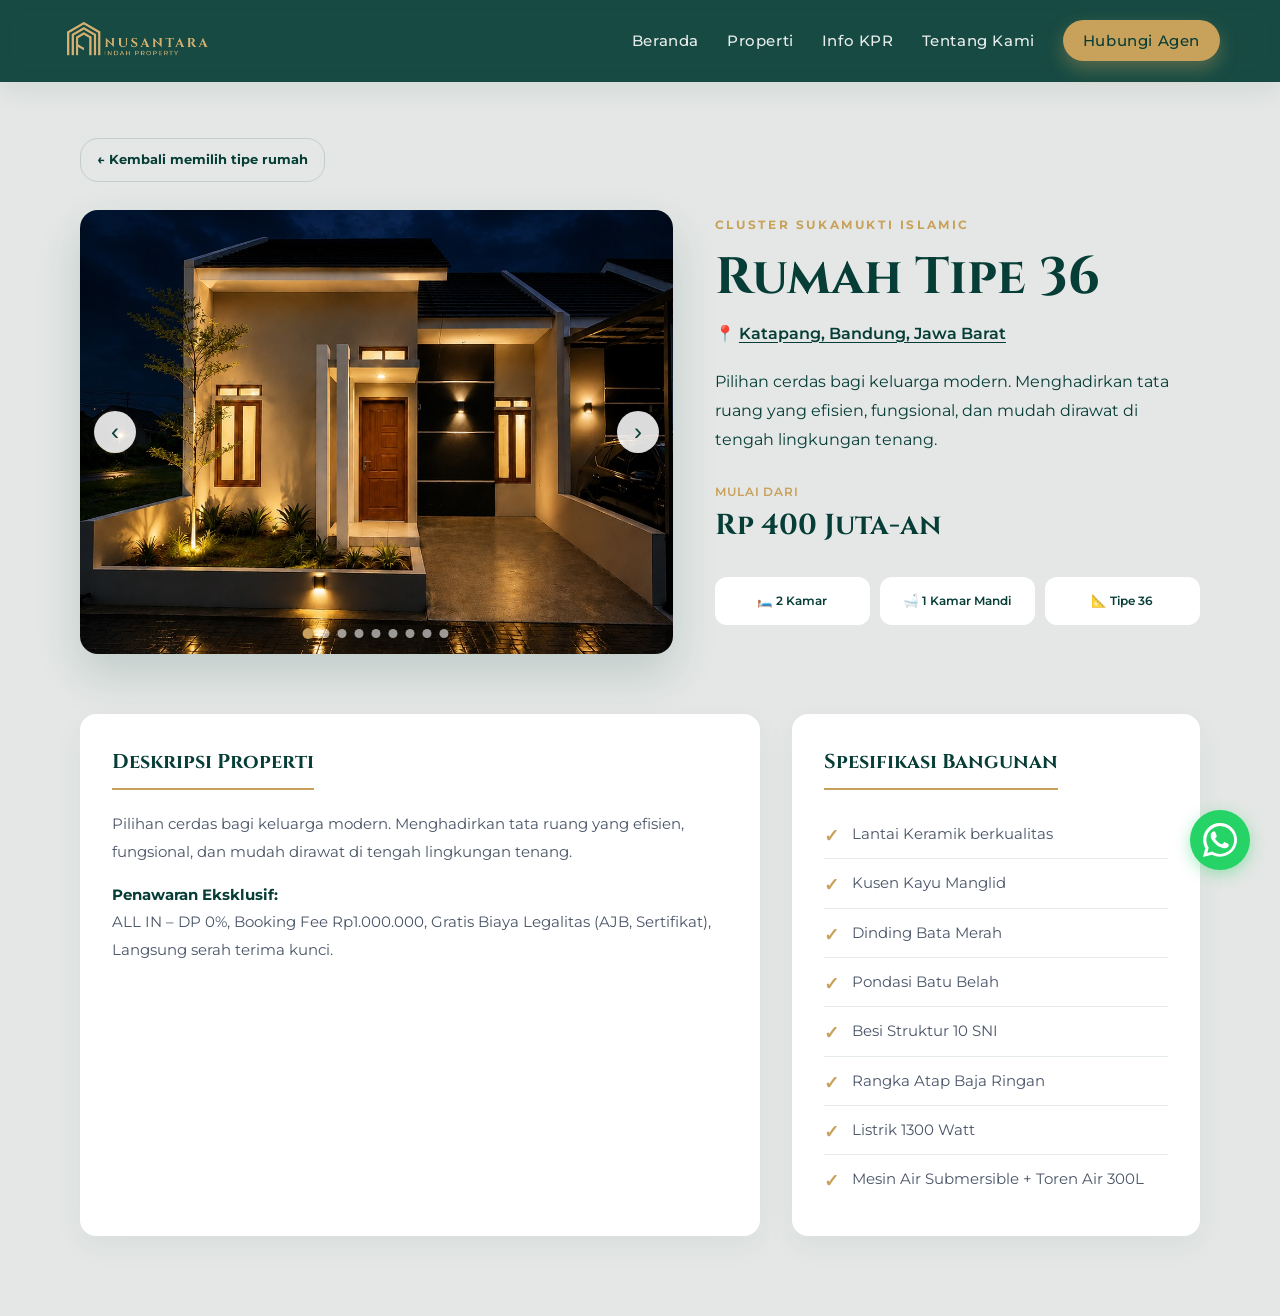
==== commit 5ff4676a: "update copywriting" ====
--- a/cluster-sukamukti-islamic-tipe-36.html
+++ b/cluster-sukamukti-islamic-tipe-36.html
@@ -44,7 +44,12 @@
 </head>
 <body class="detail-page">
     <nav class="navbar">
-        <div class="logo-container"><a href="index.html" class="nav-logo-link" aria-label="Kembali ke halaman utama"><img src="images/logo/logo-06.png" alt="Nusantara Indah Property" class="nav-logo"></a></div>
+        <div class="logo-container"><a href="index.html" class="nav-logo-link" aria-label="Kembali ke halaman utama"><img loading="lazy" src="images/logo/logo-06.png" alt="Nusantara Indah Property" class="nav-logo"></a></div>
+        <button class="hamburger-btn" aria-label="Toggle navigation">
+            <span></span>
+            <span></span>
+            <span></span>
+        </button>
         <div class="nav-menu"><ul class="nav-links"><li><a href="index.html#home">Beranda</a></li><li><a href="index.html#catalog">Properti</a></li>
                 <li><a href="kpr.html">Info KPR</a></li><li><a href="index.html#about">Tentang Kami</a></li><li><a href="index.html#contact" class="nav-cta">Hubungi Agen</a></li></ul></div>
     </nav>
@@ -53,15 +58,15 @@
         <div class="detail-grid fade-up">
             <div class="property-gallery" data-gallery tabindex="0" aria-label="Galeri foto Cluster Sukamukti Islamic Tipe 36">
                 <div class="gallery-track">
-                    <img class="gallery-slide lightbox-trigger" src="images/Cluster-Sukamukti-Islamic-type36/Area-luar-depan-rumah.jpeg" alt="Tampak depan Cluster Sukamukti Islamic Tipe 36">
-                    <img class="gallery-slide lightbox-trigger" src="images/Cluster-Sukamukti-Islamic-type36/Area-tengah.jpeg" alt="Ruang tengah Cluster Sukamukti Islamic Tipe 36">
-                    <img class="gallery-slide lightbox-trigger" src="images/Cluster-Sukamukti-Islamic-type36/Area-tengah-view-1.jpeg" alt="Ruang tengah view 1 Cluster Sukamukti Islamic Tipe 36">
-                    <img class="gallery-slide lightbox-trigger" src="images/Cluster-Sukamukti-Islamic-type36/Area-tengah-view-2.jpeg" alt="Ruang tengah view 2 Cluster Sukamukti Islamic Tipe 36">
-                    <img class="gallery-slide lightbox-trigger" src="images/Cluster-Sukamukti-Islamic-type36/Area-toilet.jpeg" alt="Toilet Cluster Sukamukti Islamic Tipe 36">
-                    <img class="gallery-slide lightbox-trigger" src="images/Cluster-Sukamukti-Islamic-type36/Kamar-1.jpeg" alt="Kamar 1 Cluster Sukamukti Islamic Tipe 36">
-                    <img class="gallery-slide lightbox-trigger" src="images/Cluster-Sukamukti-Islamic-type36/Kamar-2-view.jpeg" alt="Kamar 2 Cluster Sukamukti Islamic Tipe 36">
-                    <img class="gallery-slide lightbox-trigger" src="images/Cluster-Sukamukti-Islamic-type36/Loundry-Area.jpeg" alt="Area laundry Cluster Sukamukti Islamic Tipe 36">
-                    <img class="gallery-slide lightbox-trigger" src="images/Cluster-Sukamukti-Islamic-type36/Loundry-area-view-2.jpeg" alt="Area laundry view 2 Cluster Sukamukti Islamic Tipe 36">
+                    <img loading="lazy" class="gallery-slide lightbox-trigger" src="images/Cluster-Sukamukti-Islamic-type36/Area-luar-depan-rumah.jpeg" alt="Tampak depan Cluster Sukamukti Islamic Tipe 36">
+                    <img loading="lazy" class="gallery-slide lightbox-trigger" src="images/Cluster-Sukamukti-Islamic-type36/Area-tengah.jpeg" alt="Ruang tengah Cluster Sukamukti Islamic Tipe 36">
+                    <img loading="lazy" class="gallery-slide lightbox-trigger" src="images/Cluster-Sukamukti-Islamic-type36/Area-tengah-view-1.jpeg" alt="Ruang tengah view 1 Cluster Sukamukti Islamic Tipe 36">
+                    <img loading="lazy" class="gallery-slide lightbox-trigger" src="images/Cluster-Sukamukti-Islamic-type36/Area-tengah-view-2.jpeg" alt="Ruang tengah view 2 Cluster Sukamukti Islamic Tipe 36">
+                    <img loading="lazy" class="gallery-slide lightbox-trigger" src="images/Cluster-Sukamukti-Islamic-type36/Area-toilet.jpeg" alt="Toilet Cluster Sukamukti Islamic Tipe 36">
+                    <img loading="lazy" class="gallery-slide lightbox-trigger" src="images/Cluster-Sukamukti-Islamic-type36/Kamar-1.jpeg" alt="Kamar 1 Cluster Sukamukti Islamic Tipe 36">
+                    <img loading="lazy" class="gallery-slide lightbox-trigger" src="images/Cluster-Sukamukti-Islamic-type36/Kamar-2-view.jpeg" alt="Kamar 2 Cluster Sukamukti Islamic Tipe 36">
+                    <img loading="lazy" class="gallery-slide lightbox-trigger" src="images/Cluster-Sukamukti-Islamic-type36/Loundry-Area.jpeg" alt="Area laundry Cluster Sukamukti Islamic Tipe 36">
+                    <img loading="lazy" class="gallery-slide lightbox-trigger" src="images/Cluster-Sukamukti-Islamic-type36/Loundry-area-view-2.jpeg" alt="Area laundry view 2 Cluster Sukamukti Islamic Tipe 36">
                 </div>
                 <button class="gallery-button previous" type="button" aria-label="Foto sebelumnya">&#8249;</button><button class="gallery-button next" type="button" aria-label="Foto berikutnya">&#8250;</button><div class="gallery-dots" aria-label="Pilih foto"></div>
             </div>
@@ -69,16 +74,34 @@
                 <span class="detail-label">CLUSTER SUKAMUKTI ISLAMIC</span>
                 <h1>Rumah Tipe 36</h1>
                 <p class="detail-location">📍 <a href="https://www.google.com/maps/search/?api=1&amp;query=Cluster+Sukamukti+Islamic+Katapang+Bandung+Jawa+Barat" target="_blank" rel="noreferrer">Katapang, Bandung, Jawa Barat</a></p>
-                <p class="detail-description">Hunian praktis dengan suasana lingkungan yang tenang dan konsep Islami. Tipe 36 dirancang untuk keluarga kecil yang membutuhkan rumah nyaman, fungsional, dan mudah dirawat.</p>
-                <p class="detail-price">Rp 400 Juta-an</p>
+                <p class="detail-description">Pilihan cerdas bagi keluarga modern. Menghadirkan tata ruang yang efisien, fungsional, dan mudah dirawat di tengah lingkungan tenang.</p>
+                <div class="price-container" style="margin: 28px 0;"><span class="price-label">Mulai dari</span><span class="price-value" style="font-size: 1.8rem;">Rp 400 Juta-an</span></div>
                 <div class="detail-specs"><div class="detail-spec">🛏️ 2 Kamar</div><div class="detail-spec">🛁 1 Kamar Mandi</div><div class="detail-spec">📐 Tipe 36</div></div>
-                <div class="detail-actions"><a class="detail-button primary btn-wa" href="https://wa.me/6285121186505" target="_blank" rel="noreferrer"><svg viewBox="0 0 24 24" aria-hidden="true"><path d="M20.5 3.5A11.9 11.9 0 0 0 12 0C5.4 0 .1 5.3.1 11.9c0 2.1.5 4.1 1.5 5.9L0 24l6.3-1.6a11.9 11.9 0 0 0 5.7 1.4h.1c6.6 0 11.9-5.3 11.9-11.9 0-3.2-1.2-6.2-3.5-8.4zM12.1 21.8c-1.8 0-3.5-.5-5-1.4l-.4-.2-3.7.9 1-3.6-.2-.4a9.8 9.8 0 1 1 8.3 4.7zm5.4-7.3c-.3-.2-1.8-.9-2.1-1s-.5-.2-.7.2c-.2.3-.8 1-1 1.2-.2.2-.4.2-.7.1-.3-.2-1.3-.5-2.5-1.6-.9-.8-1.6-1.8-1.8-2.1-.2-.3 0-.5.2-.7l.5-.6c.2-.2.2-.4.3-.6 0-.2 0-.4-.1-.6-.1-.2-.7-1.7-.9-2.3-.2-.6-.5-.5-.7-.5h-.6c-.2 0-.6.1-.9.4-.3.3-1.1 1.1-1.1 2.6 0 1.5 1.1 3 1.2 3.2.2.2 2.2 3.4 5.4 4.8.8.3 1.4.5 1.9.7.8.2 1.5.2 2.1.1.7-.1 1.8-.7 2-1.4.2-.7.2-1.3.1-1.4-.1-.1-.3-.2-.6-.4z"/></svg>Chat via WhatsApp</a><a class="detail-button secondary" href="mailto:nusantaraindahproperty@gmail.com">Kirim Email</a></div>
+                <div class="detail-actions"><a class="detail-button secondary" href="mailto:nusantaraindahproperty@gmail.com">Kirim Email</a></div>
             </section>
+        
+        </div> <!-- Close detail-grid fade-up -->
+        
+        <div class="detail-info-section fade-up">
+            <div class="detail-content-grid">
+                <div class="detail-box">
+                    <h3>Deskripsi Properti</h3>
+                    <p>Pilihan cerdas bagi keluarga modern. Menghadirkan tata ruang yang efisien, fungsional, dan mudah dirawat di tengah lingkungan tenang.</p>
+                    
+                    <p><strong>Penawaran Eksklusif:</strong><br>ALL IN – DP 0%, Booking Fee Rp1.000.000, Gratis Biaya Legalitas (AJB, Sertifikat), Langsung serah terima kunci.</p>
+                </div>
+                <div class="detail-box">
+                    <h3>Spesifikasi Bangunan</h3>
+                    <ul>
+                        <li>Lantai Keramik berkualitas</li><li>Kusen Kayu Manglid</li><li>Dinding Bata Merah</li><li>Pondasi Batu Belah</li><li>Besi Struktur 10 SNI</li><li>Rangka Atap Baja Ringan</li><li>Listrik 1300 Watt</li><li>Mesin Air Submersible + Toren Air 300L</li>
+                    </ul>
+                </div>
+            </div>
         </div>
+    
     </main>
     <script>
         const gallery = document.querySelector('[data-gallery]');
-        document.querySelector('.btn-wa').lastChild.textContent = 'Chat via WhatsApp';
         document.querySelector('.detail-actions .secondary')?.remove();
         const track = gallery.querySelector('.gallery-track');
         const slides = gallery.querySelectorAll('.gallery-slide');
@@ -117,7 +140,7 @@
         <button class="lightbox-prev" id="lightbox-prev" aria-label="Previous image">&#10094;</button>
         <div class="lightbox-content">
             
-            <img class="lightbox-img" id="lightbox-img" src="" alt="Enlarged view">
+            <img loading="lazy" class="lightbox-img" id="lightbox-img" src="" alt="Enlarged view">
         </div>
         <button class="lightbox-next" id="lightbox-next" aria-label="Next image">&#10095;</button>
     </div>
@@ -229,5 +252,92 @@
         });
     </script>
 
+
+    
+    
+
+    
+    <!-- Active Nav Script -->
+    <script>
+        document.addEventListener("DOMContentLoaded", () => {
+            const currentPath = window.location.pathname.split('/').pop() || 'index.html';
+            const navLinks = document.querySelectorAll('.nav-links a:not(.nav-cta)');
+            
+            // For subpages (not index.html), just highlight the matching href
+            if (currentPath !== 'index.html' && currentPath !== '') {
+                navLinks.forEach(link => {
+                    const href = link.getAttribute('href');
+                    if (href && href.includes(currentPath)) {
+                        link.classList.add('active-link');
+                    }
+                });
+                return;
+            }
+
+            // For index.html, use IntersectionObserver to spy on sections
+            const sections = document.querySelectorAll('header, section');
+            const observer = new IntersectionObserver((entries) => {
+                let currentSection = '';
+                entries.forEach(entry => {
+                    if (entry.isIntersecting) {
+                        currentSection = entry.target.getAttribute('id');
+                    }
+                });
+                
+                if (currentSection) {
+                    navLinks.forEach(link => {
+                        link.classList.remove('active-link');
+                        const href = link.getAttribute('href');
+                        if (href && href.includes('#' + currentSection)) {
+                            link.classList.add('active-link');
+                        }
+                    });
+                }
+            }, { rootMargin: '-30% 0px -70% 0px' });
+
+            sections.forEach(section => {
+                if (section.getAttribute('id')) observer.observe(section);
+            });
+        });
+    </script>
+
+    
+
+    <!-- Mobile Menu Script -->
+    <script>
+        document.addEventListener("DOMContentLoaded", () => {
+            const hamburger = document.querySelector('.hamburger-btn');
+            const navMenu = document.querySelector('.nav-menu');
+            
+            if (hamburger && navMenu) {
+                hamburger.addEventListener('click', () => {
+                    hamburger.classList.toggle('active');
+                    navMenu.classList.toggle('active');
+                    
+                    if (navMenu.classList.contains('active')) {
+                        document.body.style.overflow = 'hidden';
+                    } else {
+                        document.body.style.overflow = '';
+                    }
+                });
+                
+                // Close menu when clicking a link
+                document.querySelectorAll('.nav-links a').forEach(link => {
+                    link.addEventListener('click', () => {
+                        hamburger.classList.remove('active');
+                        navMenu.classList.remove('active');
+                        document.body.style.overflow = '';
+                    });
+                });
+            }
+        });
+    </script>
+
+
+    <!-- Floating WhatsApp -->
+    <a href="https://wa.me/6285121186505" target="_blank" rel="noreferrer" class="floating-wa" aria-label="Chat WhatsApp">
+        <svg viewBox="0 0 24 24" aria-hidden="true"><path d="M20.5 3.5A11.9 11.9 0 0 0 12 0C5.4 0 .1 5.3.1 11.9c0 2.1.5 4.1 1.5 5.9L0 24l6.3-1.6a11.9 11.9 0 0 0 5.7 1.4h.1c6.6 0 11.9-5.3 11.9-11.9 0-3.2-1.2-6.2-3.5-8.4zM12.1 21.8c-1.8 0-3.5-.5-5-1.4l-.4-.2-3.7.9 1-3.6-.2-.4a9.8 9.8 0 1 1 8.3 4.7zm5.4-7.3c-.3-.2-1.8-.9-2.1-1s-.5-.2-.7.2c-.2.3-.8 1-1 1.2-.2.2-.4.2-.7.1-.3-.2-1.3-.5-2.5-1.6-.9-.8-1.6-1.8-1.8-2.1-.2-.3 0-.5.2-.7l.5-.6c.2-.2.2-.4.3-.6 0-.2 0-.4-.1-.6-.1-.2-.7-1.7-.9-2.3-.2-.6-.5-.5-.7-.5h-.6c-.2 0-.6.1-.9.4-.3.3-1.1 1.1-1.1 2.6 0 1.5 1.1 3 1.2 3.2.2.2 2.2 3.4 5.4 4.8.8.3 1.4.5 1.9.7.8.2 1.5.2 2.1.1.7-.1 1.8-.7 2-1.4.2-.7.2-1.3.1-1.4-.1-.1-.3-.2-.6-.4z"/></svg>
+    </a>
+
 </body>
 </html>
--- a/style.css
+++ b/style.css
@@ -794,17 +794,9 @@
 }
 
 @media (max-width: 620px) {
-    .navbar {
-        flex-direction: column;
-        gap: 14px;
-        padding-top: 18px;
-        padding-bottom: 18px;
-    }
-
-    .nav-links {
-        flex-wrap: wrap;
-        justify-content: center;
-    }
+    /* removed */
+
+    /* removed */
 
     .hero {
         min-height: 78vh;
@@ -835,7 +827,7 @@
 /* --- 3D Flip Card Styles --- */
 .flip-card {
     perspective: 1000px;
-    height: 450px;
+    height: 490px;
     background: transparent !important; /* override original background */
     box-shadow: none !important; /* override original shadow */
     overflow: visible !important; /* prevent 3D clipping */
@@ -912,14 +904,16 @@
     font-size: 0.9rem;
 }
 
-.flip-card-back .facilities {
-    border: none;
+.card-body .facilities {
+    display: flex;
+    flex-wrap: wrap;
+    gap: 14px;
+    margin-top: 14px;
+    padding-top: 14px;
+    border-top: 1px solid var(--gold);
+    border-bottom: none;
     padding-bottom: 0;
-    color: var(--white); /* off white */
-    justify-content: center;
-    flex-wrap: wrap;
-    gap: 12px;
-    margin-bottom: 30px;
+    margin-bottom: 0;
 }
 
 .flip-card-back .btn-primary {
@@ -956,17 +950,16 @@
     box-shadow: 0 18px 32px rgba(6, 61, 54, 0.2);
 }
 
-.flip-card-back .facilities span {
-    background: rgba(200, 161, 90, 0.15);
-    color: var(--gold);
-    padding: 8px 14px;
-    border-radius: 12px;
+.card-body .facilities span {
+    background: transparent;
+    color: #4a5568;
+    padding: 0;
     font-size: 0.82rem;
-    font-weight: 600;
+    font-weight: 500;
     display: inline-flex;
     align-items: center;
-    justify-content: center;
-    border: 1px solid rgba(200, 161, 90, 0.3);
+    gap: 4px;
+    border: none;
 }
 
 .search-item input:focus, .search-item select:focus, .form-group input:focus {
@@ -1118,3 +1111,263 @@
 .lightbox-trigger {
     cursor: zoom-in !important;
 }
+
+
+@media (max-width: 768px) {
+    
+}
+
+
+/* --- Active Nav Link --- */
+.nav-links a.active-link {
+    color: var(--gold);
+    font-weight: 600;
+}
+.nav-links a.active-link::after {
+    content: '';
+    display: block;
+    width: 100%;
+    height: 2px;
+    background: var(--gold);
+    margin-top: 4px;
+    border-radius: 2px;
+}
+
+
+/* --- Responsive Navbar Update --- */
+.hamburger-btn {
+    display: none;
+    background: transparent;
+    border: none;
+    cursor: pointer;
+    padding: 0;
+    z-index: 1001; /* Keep above menu */
+}
+.hamburger-btn span {
+    display: block;
+    width: 25px;
+    height: 3px;
+    background-color: var(--white);
+    margin: 5px 0;
+    border-radius: 3px;
+    transition: all 0.3s ease;
+}
+
+@media (max-width: 768px) {
+    .navbar {
+        flex-direction: row !important;
+        justify-content: space-between !important;
+        padding: 16px 24px !important;
+    }
+    .hamburger-btn {
+        display: block;
+    }
+    .hamburger-btn.active span:nth-child(1) {
+        transform: translateY(8px) rotate(45deg);
+    }
+    .hamburger-btn.active span:nth-child(2) {
+        opacity: 0;
+    }
+    .hamburger-btn.active span:nth-child(3) {
+        transform: translateY(-8px) rotate(-45deg);
+    }
+
+    .nav-menu {
+        position: fixed;
+        top: 0;
+        right: -100%;
+        width: 100%;
+        height: 100vh;
+        background: rgba(6, 61, 54, 0.98);
+        display: flex;
+        align-items: center;
+        justify-content: center;
+        transition: right 0.4s ease;
+        z-index: 1000;
+    }
+    .nav-menu.active {
+        right: 0;
+    }
+    
+    .nav-links {
+        display: grid !important;
+        grid-template-columns: 1fr 1fr;
+        gap: 16px !important;
+        width: 85%;
+        padding: 0;
+    }
+    .nav-links li {
+        width: 100%;
+        list-style: none;
+    }
+    .nav-links a {
+        display: flex;
+        justify-content: center;
+        align-items: center;
+        width: 100%;
+        padding: 18px 10px;
+        border: 1px solid rgba(255, 255, 255, 0.2);
+        border-radius: 12px;
+        text-align: center;
+        font-size: 15px;
+        background: rgba(255, 255, 255, 0.05);
+        box-sizing: border-box;
+    }
+    .nav-links li:last-child {
+        grid-column: span 2;
+    }
+    .nav-links a.nav-cta {
+        background: var(--gold);
+        border: 1px solid var(--gold);
+        color: var(--green) !important;
+        border-radius: 12px;
+    }
+}
+
+@media (max-width: 768px) {
+
+    /* Fix active link gold line bug on mobile grid */
+    .nav-links a.active-link::after {
+        display: none !important;
+    }
+    .nav-links a.active-link {
+        border-color: var(--gold) !important;
+        background: rgba(200, 161, 90, 0.1) !important;
+    }
+
+}
+
+
+/* --- Detail Content Grid --- */
+.detail-info-section {
+    margin-top: 60px;
+}
+.detail-content-grid {
+    display: grid;
+    grid-template-columns: 2fr 1.2fr;
+    gap: 32px;
+}
+.detail-box {
+    background: var(--white);
+    padding: 32px;
+    border-radius: 16px;
+    box-shadow: 0 10px 30px rgba(6, 61, 54, 0.05);
+}
+.detail-box h3 {
+    color: #063d36;
+    margin-bottom: 20px;
+    font-size: 1.25rem;
+    border-bottom: 2px solid #c8a15a;
+    padding-bottom: 10px;
+    display: inline-block;
+    font-family: 'Cinzel', serif;
+}
+.detail-box p {
+    line-height: 1.8;
+    color: #4a5568;
+    margin-bottom: 16px;
+    font-size: 0.95rem;
+}
+.detail-box strong {
+    color: #063d36;
+}
+.detail-box ul {
+    list-style: none;
+    padding: 0;
+}
+.detail-box ul li {
+    padding: 12px 0;
+    border-bottom: 1px solid rgba(6, 61, 54, 0.1);
+    color: #4a5568;
+    position: relative;
+    padding-left: 28px;
+    font-size: 0.95rem;
+}
+.detail-box ul li::before {
+    content: '✓';
+    position: absolute;
+    left: 0;
+    color: #c8a15a;
+    font-weight: bold;
+    font-size: 1.1rem;
+}
+.detail-box ul li:last-child {
+    border-bottom: none;
+}
+.back-desc {
+    font-size: 1rem;
+    color: rgba(255, 255, 255, 0.9);
+    font-weight: 400;
+    font-style: italic;
+    margin-bottom: 26px;
+    line-height: 1.6;
+    padding: 0 10px;
+}
+@media (max-width: 768px) {
+    .detail-content-grid {
+        grid-template-columns: 1fr;
+    }
+}
+
+
+/* --- Floating WhatsApp --- */
+.floating-wa {
+    position: fixed;
+    bottom: 30px;
+    right: 30px;
+    width: 60px;
+    height: 60px;
+    background-color: #25D366;
+    color: white;
+    border-radius: 50%;
+    display: flex;
+    justify-content: center;
+    align-items: center;
+    box-shadow: 0 4px 15px rgba(37, 211, 102, 0.4);
+    z-index: 9999;
+    text-decoration: none;
+    transition: transform 0.3s ease, box-shadow 0.3s ease;
+}
+.floating-wa:hover {
+    transform: scale(1.1);
+    box-shadow: 0 6px 20px rgba(37, 211, 102, 0.6);
+}
+.floating-wa svg {
+    width: 34px;
+    height: 34px;
+    fill: currentColor;
+}
+@media (max-width: 768px) {
+    .floating-wa {
+        bottom: 20px;
+        right: 20px;
+        width: 55px;
+        height: 55px;
+    }
+    .floating-wa svg {
+        width: 30px;
+        height: 30px;
+    }
+}
+
+
+/* --- Elegant Price Container --- */
+.price-container {
+    margin: 8px 0;
+}
+.price-label {
+    display: block;
+    font-size: 0.72rem;
+    color: var(--gold);
+    text-transform: uppercase;
+    letter-spacing: 0.08em;
+    margin-bottom: 2px;
+    font-weight: 600;
+}
+.price-value {
+    display: block;
+    font-family: 'Cinzel', serif;
+    font-size: 1.35rem;
+    font-weight: 700;
+    color: #063d36;
+}
